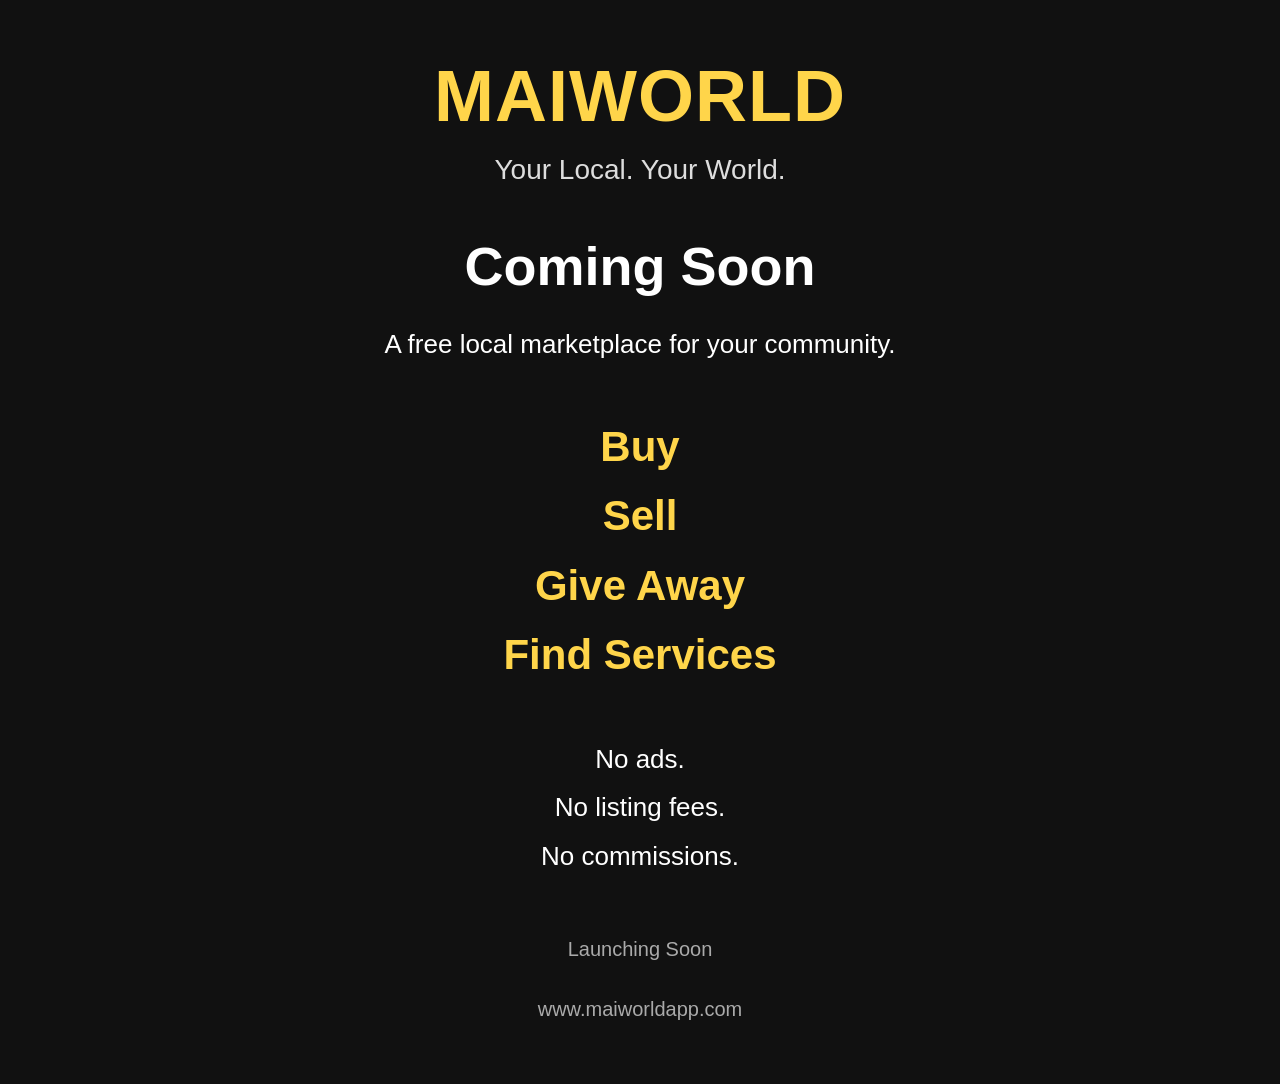
==== index.html @ 38dfcb71 "Update index.html" ====
<!DOCTYPE html>
<html lang="en">
<head>
  <meta charset="UTF-8">

  <meta
    name="viewport"
    content="width=device-width, initial-scale=1, viewport-fit=cover"
  >

  <meta
    name="description"
    content="MAIWORLD is a free local marketplace for buying, selling, giving away items and finding services."
  >

  <title>MAIWORLD - Your Local. Your World.</title>

  <style>
    * {
      margin: 0;
      padding: 0;
      box-sizing: border-box;
    }

    html {
      background: #111111;
    }

    body {
      min-height: 100vh;
      min-height: 100dvh;
      font-family: Arial, Helvetica, sans-serif;
      background: #111111;
      color: #ffffff;
      text-align: center;
    }

    main {
      width: 100%;
      min-height: 100vh;
      min-height: 100dvh;
      display: flex;
      justify-content: center;
      padding:
        max(36px, env(safe-area-inset-top))
        20px
        max(36px, env(safe-area-inset-bottom));
    }

    .container {
      width: 100%;
      max-width: 700px;
      margin: auto 0;
    }

    h1 {
      color: #ffd54a;
      font-size: clamp(46px, 12vw, 72px);
      line-height: 1;
      letter-spacing: 1px;
      overflow-wrap: anywhere;
      margin-bottom: 18px;
    }

    .tagline {
      color: #dddddd;
      font-size: clamp(20px, 5vw, 28px);
      line-height: 1.4;
      margin-bottom: 46px;
    }

    h2 {
      font-size: clamp(38px, 9vw, 54px);
      line-height: 1.15;
      margin-bottom: 26px;
    }

    p {
      font-size: clamp(20px, 5vw, 26px);
      line-height: 1.65;
    }

    .features {
      color: #ffd54a;
      font-size: clamp(30px, 7vw, 42px);
      font-weight: bold;
      line-height: 1.65;
      margin: 46px 0;
    }

    .benefits {
      line-height: 1.85;
    }

    .footer {
      color: #aaaaaa;
      font-size: clamp(16px, 4vw, 20px);
      line-height: 1.5;
      margin-top: 54px;
    }

    .website-address {
      overflow-wrap: anywhere;
    }

    @media (max-width: 420px) {
      main {
        padding-left: 16px;
        padding-right: 16px;
      }

      .tagline {
        margin-bottom: 38px;
      }

      .features {
        margin: 38px 0;
      }

      .footer {
        margin-top: 44px;
      }
    }

    @media (min-width: 768px) {
      main {
        padding-top: 60px;
        padding-bottom: 60px;
      }
    }
  </style>
</head>

<body>
  <main>
    <div class="container">

      <h1>MAIWORLD</h1>

      <div class="tagline">
        Your Local. Your World.
      </div>

      <h2>Coming Soon</h2>

      <p>
        A free local marketplace for your community.
      </p>

      <div class="features">
        Buy<br>
        Sell<br>
        Give Away<br>
        Find Services
      </div>

      <p class="benefits">
        No ads.<br>
        No listing fees.<br>
        No commissions.
      </p>

      <div class="footer">
        Launching Soon<br><br>

        <span class="website-address">
          www.maiworldapp.com
        </span>
      </div>

    </div>
  </main>
</body>
</html>
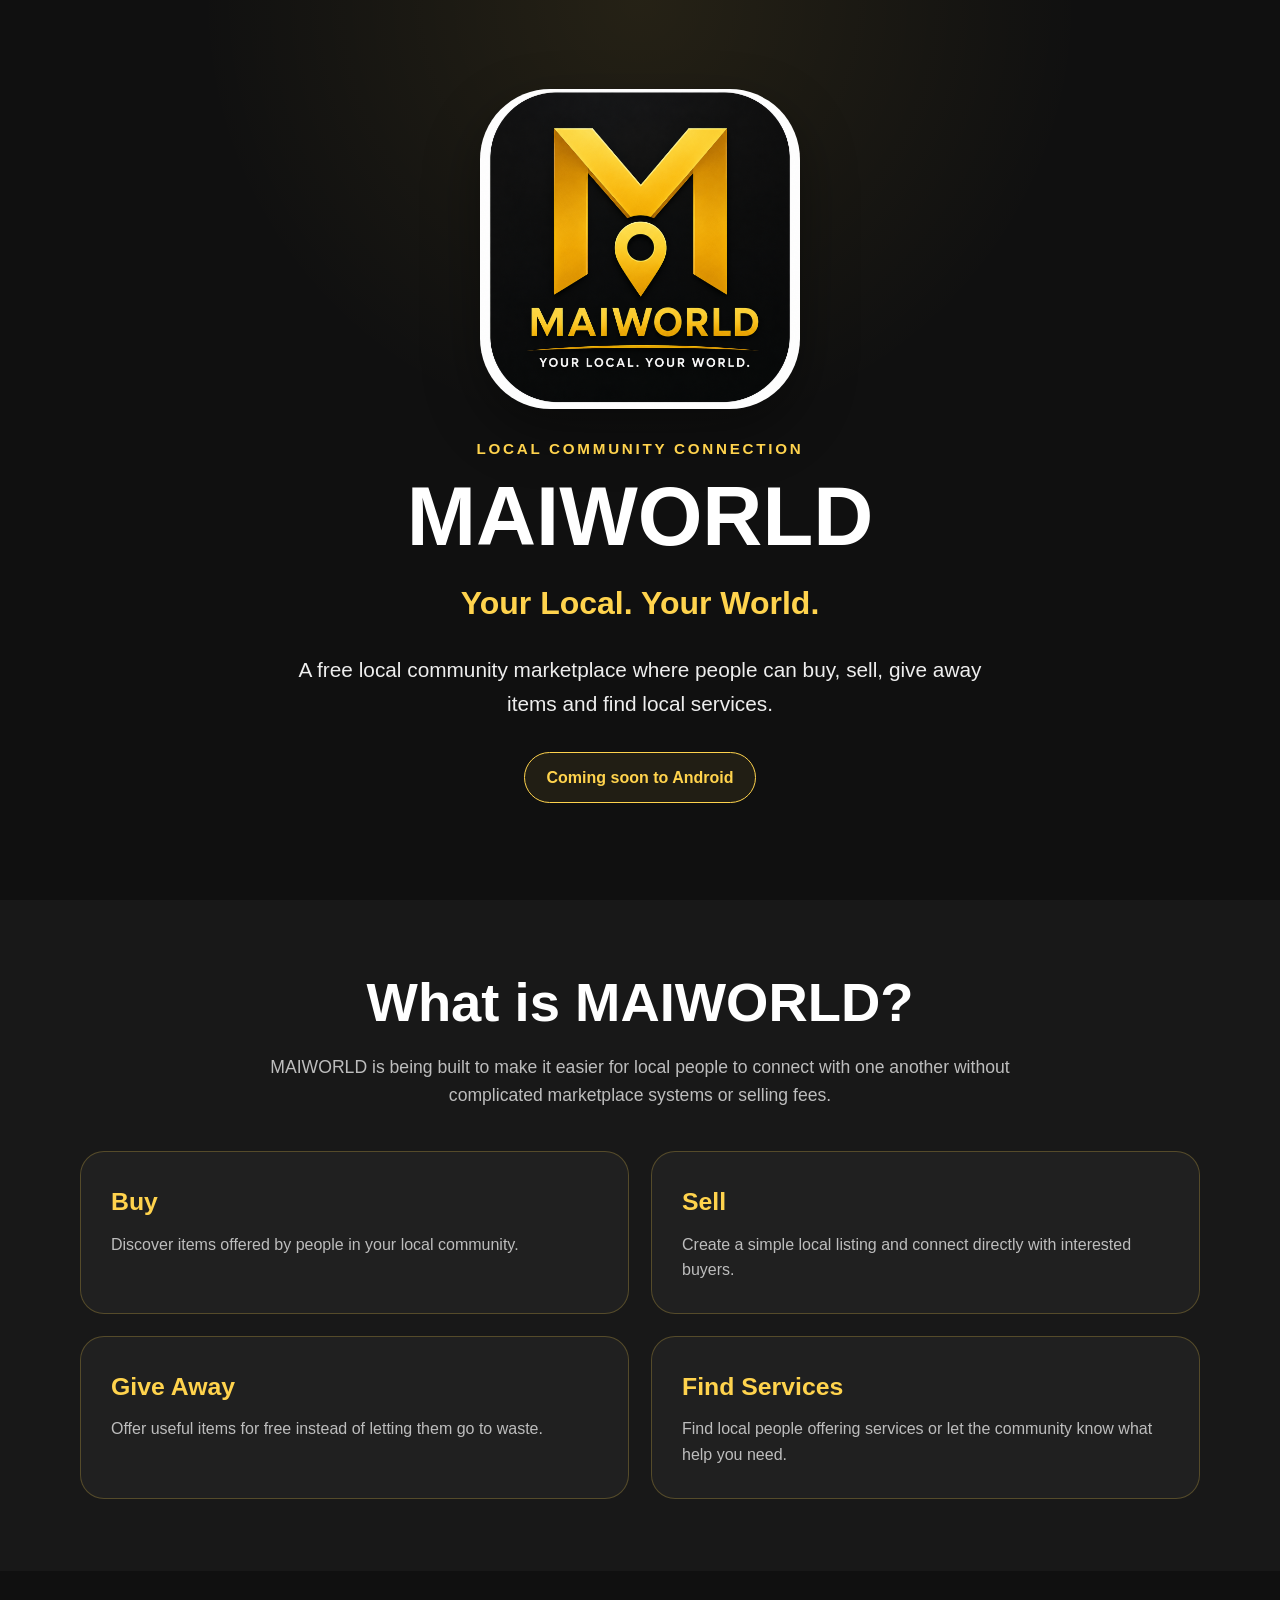
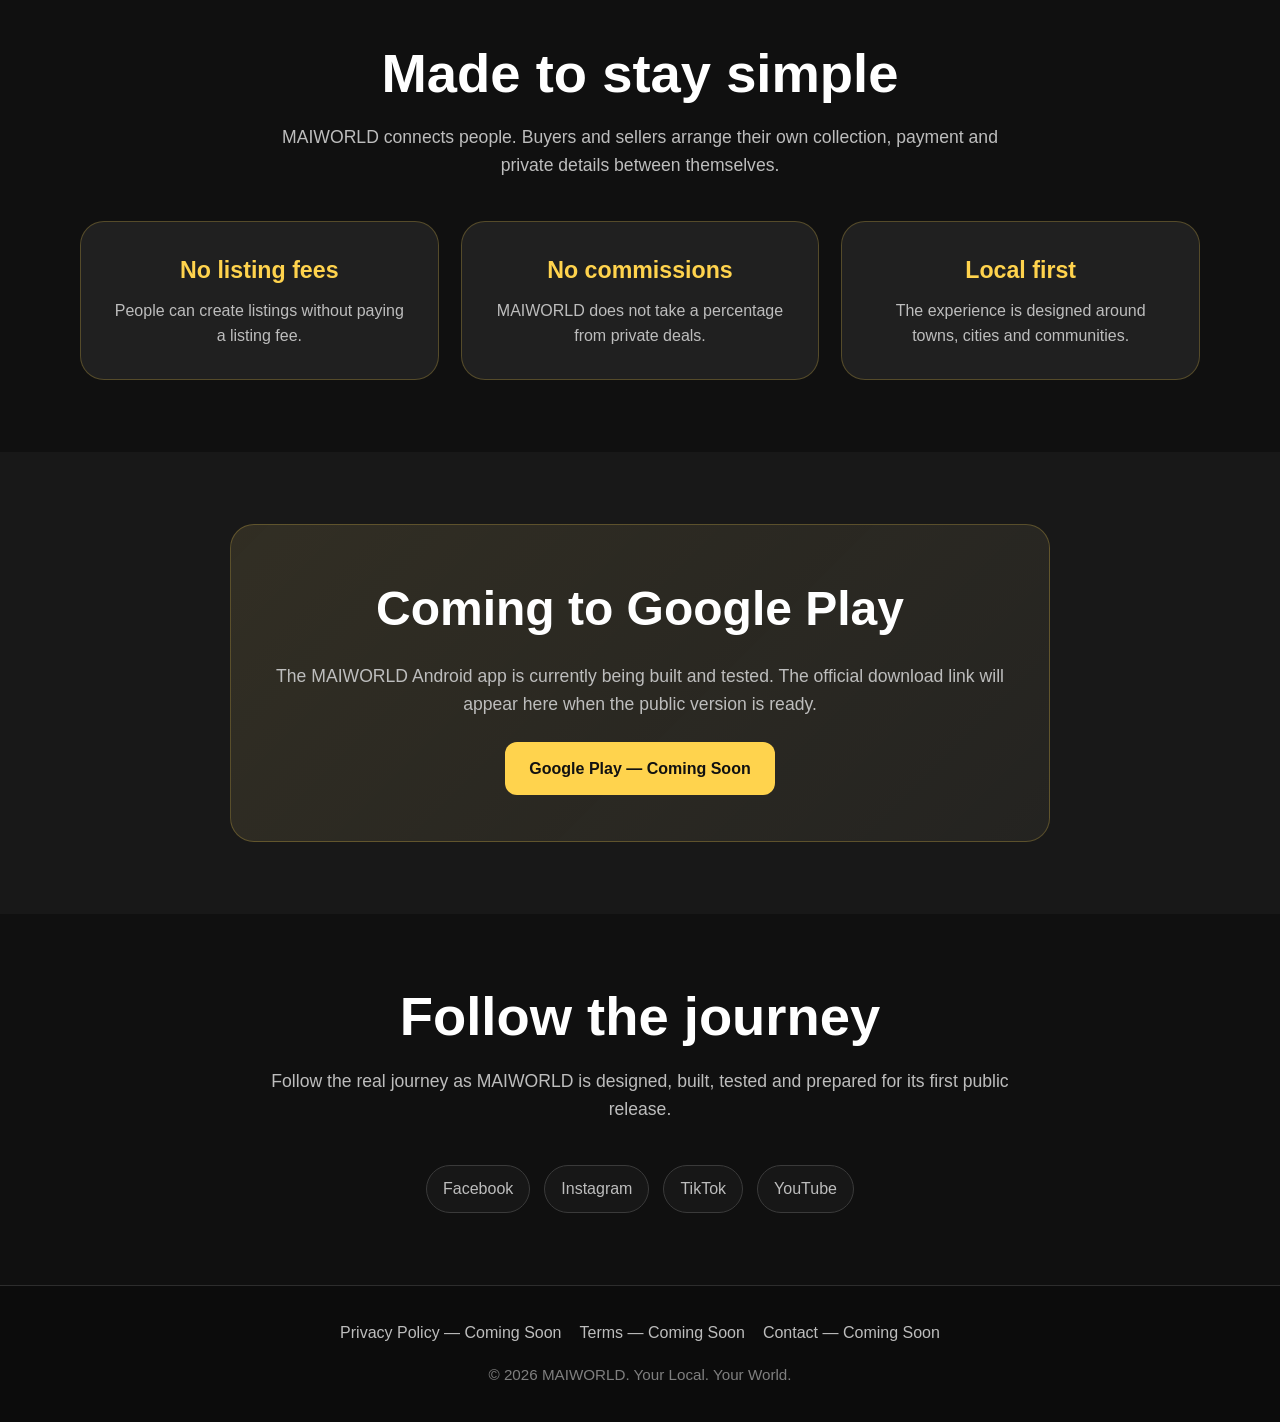
==== commit 3a6bdb6b: "Update index.html" ====
--- a/index.html
+++ b/index.html
@@ -10,12 +10,26 @@
 
   <meta
     name="description"
-    content="MAIWORLD is a free local marketplace for buying, selling, giving away items and finding services."
+    content="MAIWORLD is a free local community marketplace where people can buy, sell, give away items and find local services."
   >
 
-  <title>MAIWORLD - Your Local. Your World.</title>
+  <title>MAIWORLD | Your Local. Your World.</title>
 
   <style>
+    :root {
+      --background: #101010;
+      --background-soft: #181818;
+      --card: #202020;
+      --gold: #ffd34d;
+      --gold-dark: #dca900;
+      --white: #ffffff;
+      --text: #eeeeee;
+      --muted: #bdbdbd;
+      --border: rgba(255, 211, 77, 0.24);
+      --max-width: 1120px;
+      --radius: 24px;
+    }
+
     * {
       margin: 0;
       padding: 0;
@@ -23,152 +37,469 @@
     }
 
     html {
-      background: #111111;
+      scroll-behavior: smooth;
+      background: var(--background);
     }
 
     body {
       min-height: 100vh;
       min-height: 100dvh;
       font-family: Arial, Helvetica, sans-serif;
-      background: #111111;
-      color: #ffffff;
-      text-align: center;
-    }
-
-    main {
+      background: var(--background);
+      color: var(--text);
+      line-height: 1.6;
+    }
+
+    img {
+      display: block;
+      max-width: 100%;
+    }
+
+    a {
+      color: inherit;
+    }
+
+    .page-shell {
       width: 100%;
+      overflow: hidden;
+    }
+
+    .section {
+      padding: 72px 20px;
+    }
+
+    .section-inner {
+      width: 100%;
+      max-width: var(--max-width);
+      margin: 0 auto;
+    }
+
+    .hero {
       min-height: 100vh;
       min-height: 100dvh;
       display: flex;
+      align-items: center;
       justify-content: center;
       padding:
-        max(36px, env(safe-area-inset-top))
+        max(40px, env(safe-area-inset-top))
         20px
-        max(36px, env(safe-area-inset-bottom));
-    }
-
-    .container {
+        max(48px, env(safe-area-inset-bottom));
+      text-align: center;
+      background:
+        radial-gradient(
+          circle at top,
+          rgba(255, 211, 77, 0.09),
+          transparent 40%
+        ),
+        var(--background);
+    }
+
+    .hero-inner {
       width: 100%;
-      max-width: 700px;
-      margin: auto 0;
+      max-width: 820px;
+      margin: 0 auto;
+    }
+
+    .logo {
+      width: min(320px, 78vw);
+      margin: 0 auto 28px;
+      border-radius: 22%;
+      box-shadow: 0 22px 55px rgba(0, 0, 0, 0.4);
+    }
+
+    .eyebrow {
+      color: var(--gold);
+      font-size: 0.95rem;
+      font-weight: 700;
+      letter-spacing: 0.18em;
+      text-transform: uppercase;
+      margin-bottom: 12px;
     }
 
     h1 {
-      color: #ffd54a;
-      font-size: clamp(46px, 12vw, 72px);
-      line-height: 1;
-      letter-spacing: 1px;
-      overflow-wrap: anywhere;
+      font-size: clamp(2.6rem, 8vw, 5.2rem);
+      line-height: 1.05;
+      color: var(--white);
       margin-bottom: 18px;
     }
 
     .tagline {
-      color: #dddddd;
-      font-size: clamp(20px, 5vw, 28px);
-      line-height: 1.4;
-      margin-bottom: 46px;
-    }
-
-    h2 {
-      font-size: clamp(38px, 9vw, 54px);
+      color: var(--gold);
+      font-size: clamp(1.35rem, 4.5vw, 2rem);
+      font-weight: 700;
+      margin-bottom: 24px;
+    }
+
+    .hero-description {
+      max-width: 720px;
+      margin: 0 auto 32px;
+      color: var(--text);
+      font-size: clamp(1.05rem, 3vw, 1.3rem);
+    }
+
+    .status-badge {
+      display: inline-block;
+      padding: 12px 22px;
+      border: 1px solid var(--gold);
+      border-radius: 999px;
+      color: var(--gold);
+      font-weight: 700;
+      background: rgba(255, 211, 77, 0.07);
+    }
+
+    .section-title {
+      color: var(--white);
+      font-size: clamp(2rem, 6vw, 3.4rem);
       line-height: 1.15;
-      margin-bottom: 26px;
-    }
-
-    p {
-      font-size: clamp(20px, 5vw, 26px);
-      line-height: 1.65;
-    }
-
-    .features {
-      color: #ffd54a;
-      font-size: clamp(30px, 7vw, 42px);
-      font-weight: bold;
-      line-height: 1.65;
-      margin: 46px 0;
-    }
-
-    .benefits {
-      line-height: 1.85;
-    }
-
-    .footer {
-      color: #aaaaaa;
-      font-size: clamp(16px, 4vw, 20px);
-      line-height: 1.5;
-      margin-top: 54px;
-    }
-
-    .website-address {
-      overflow-wrap: anywhere;
+      text-align: center;
+      margin-bottom: 18px;
+    }
+
+    .section-intro {
+      max-width: 760px;
+      margin: 0 auto 42px;
+      color: var(--muted);
+      text-align: center;
+      font-size: 1.1rem;
+    }
+
+    .soft-section {
+      background: var(--background-soft);
+    }
+
+    .feature-grid,
+    .reason-grid {
+      display: grid;
+      grid-template-columns: repeat(2, minmax(0, 1fr));
+      gap: 22px;
+    }
+
+    .card {
+      padding: 30px;
+      border: 1px solid var(--border);
+      border-radius: var(--radius);
+      background: var(--card);
+    }
+
+    .card h3 {
+      color: var(--gold);
+      font-size: 1.55rem;
+      margin-bottom: 10px;
+    }
+
+    .card p {
+      color: var(--muted);
+    }
+
+    .reason-grid {
+      grid-template-columns: repeat(3, minmax(0, 1fr));
+    }
+
+    .reason-card {
+      text-align: center;
+    }
+
+    .reason-card strong {
+      display: block;
+      color: var(--gold);
+      font-size: 1.45rem;
+      margin-bottom: 8px;
+    }
+
+    .download-panel {
+      max-width: 820px;
+      margin: 0 auto;
+      padding: 46px 30px;
+      border: 1px solid var(--border);
+      border-radius: var(--radius);
+      background:
+        linear-gradient(
+          135deg,
+          rgba(255, 211, 77, 0.08),
+          rgba(255, 211, 77, 0.02)
+        ),
+        var(--card);
+      text-align: center;
+    }
+
+    .download-panel h2 {
+      color: var(--white);
+      font-size: clamp(2rem, 6vw, 3rem);
+      margin-bottom: 14px;
+    }
+
+    .download-panel p {
+      color: var(--muted);
+      font-size: 1.1rem;
+      margin-bottom: 24px;
+    }
+
+    .store-placeholder {
+      display: inline-block;
+      padding: 14px 24px;
+      border-radius: 12px;
+      background: var(--gold);
+      color: #111111;
+      font-weight: 800;
+      text-decoration: none;
+    }
+
+    .journey-links {
+      display: flex;
+      justify-content: center;
+      flex-wrap: wrap;
+      gap: 14px;
+      margin-top: 28px;
+    }
+
+    .journey-links span {
+      padding: 10px 16px;
+      border: 1px solid #3a3a3a;
+      border-radius: 999px;
+      color: var(--muted);
+      background: #171717;
+    }
+
+    footer {
+      padding:
+        34px
+        20px
+        max(34px, env(safe-area-inset-bottom));
+      border-top: 1px solid #2d2d2d;
+      text-align: center;
+      background: #0c0c0c;
+    }
+
+    .footer-inner {
+      width: 100%;
+      max-width: var(--max-width);
+      margin: 0 auto;
+    }
+
+    .footer-links {
+      display: flex;
+      justify-content: center;
+      flex-wrap: wrap;
+      gap: 18px;
+      margin-bottom: 18px;
+    }
+
+    .footer-links span {
+      color: var(--muted);
+    }
+
+    .copyright {
+      color: #7f7f7f;
+      font-size: 0.95rem;
+    }
+
+    @media (max-width: 780px) {
+      .section {
+        padding: 58px 18px;
+      }
+
+      .feature-grid,
+      .reason-grid {
+        grid-template-columns: 1fr;
+      }
+
+      .card {
+        padding: 24px;
+      }
+
+      .logo {
+        width: min(270px, 76vw);
+      }
     }
 
     @media (max-width: 420px) {
-      main {
+      .hero {
         padding-left: 16px;
         padding-right: 16px;
       }
 
-      .tagline {
-        margin-bottom: 38px;
-      }
-
-      .features {
-        margin: 38px 0;
-      }
-
-      .footer {
-        margin-top: 44px;
-      }
-    }
-
-    @media (min-width: 768px) {
-      main {
-        padding-top: 60px;
-        padding-bottom: 60px;
+      .section {
+        padding-left: 16px;
+        padding-right: 16px;
+      }
+
+      .download-panel {
+        padding: 36px 20px;
       }
     }
   </style>
 </head>
 
 <body>
-  <main>
-    <div class="container">
-
-      <h1>MAIWORLD</h1>
-
-      <div class="tagline">
-        Your Local. Your World.
+  <div class="page-shell">
+
+    <header class="hero">
+      <div class="hero-inner">
+
+        <img
+          class="logo"
+          src="maiworld-logo.png"
+          alt="MAIWORLD logo"
+        >
+
+        <p class="eyebrow">Local community connection</p>
+
+        <h1>MAIWORLD</h1>
+
+        <p class="tagline">Your Local. Your World.</p>
+
+        <p class="hero-description">
+          A free local community marketplace where people can buy,
+          sell, give away items and find local services.
+        </p>
+
+        <div class="status-badge">
+          Coming soon to Android
+        </div>
+
       </div>
-
-      <h2>Coming Soon</h2>
-
-      <p>
-        A free local marketplace for your community.
-      </p>
-
-      <div class="features">
-        Buy<br>
-        Sell<br>
-        Give Away<br>
-        Find Services
+    </header>
+
+    <main>
+
+      <section class="section soft-section">
+        <div class="section-inner">
+
+          <h2 class="section-title">What is MAIWORLD?</h2>
+
+          <p class="section-intro">
+            MAIWORLD is being built to make it easier for local people
+            to connect with one another without complicated marketplace
+            systems or selling fees.
+          </p>
+
+          <div class="feature-grid">
+
+            <article class="card">
+              <h3>Buy</h3>
+              <p>
+                Discover items offered by people in your local community.
+              </p>
+            </article>
+
+            <article class="card">
+              <h3>Sell</h3>
+              <p>
+                Create a simple local listing and connect directly with
+                interested buyers.
+              </p>
+            </article>
+
+            <article class="card">
+              <h3>Give Away</h3>
+              <p>
+                Offer useful items for free instead of letting them go
+                to waste.
+              </p>
+            </article>
+
+            <article class="card">
+              <h3>Find Services</h3>
+              <p>
+                Find local people offering services or let the community
+                know what help you need.
+              </p>
+            </article>
+
+          </div>
+        </div>
+      </section>
+
+      <section class="section">
+        <div class="section-inner">
+
+          <h2 class="section-title">Made to stay simple</h2>
+
+          <p class="section-intro">
+            MAIWORLD connects people. Buyers and sellers arrange their
+            own collection, payment and private details between themselves.
+          </p>
+
+          <div class="reason-grid">
+
+            <article class="card reason-card">
+              <strong>No listing fees</strong>
+              <p>People can create listings without paying a listing fee.</p>
+            </article>
+
+            <article class="card reason-card">
+              <strong>No commissions</strong>
+              <p>MAIWORLD does not take a percentage from private deals.</p>
+            </article>
+
+            <article class="card reason-card">
+              <strong>Local first</strong>
+              <p>The experience is designed around towns, cities and communities.</p>
+            </article>
+
+          </div>
+        </div>
+      </section>
+
+      <section class="section soft-section">
+        <div class="section-inner">
+
+          <div class="download-panel">
+
+            <h2>Coming to Google Play</h2>
+
+            <p>
+              The MAIWORLD Android app is currently being built and tested.
+              The official download link will appear here when the public
+              version is ready.
+            </p>
+
+            <span class="store-placeholder">
+              Google Play — Coming Soon
+            </span>
+
+          </div>
+        </div>
+      </section>
+
+      <section class="section">
+        <div class="section-inner">
+
+          <h2 class="section-title">Follow the journey</h2>
+
+          <p class="section-intro">
+            Follow the real journey as MAIWORLD is designed, built,
+            tested and prepared for its first public release.
+          </p>
+
+          <div class="journey-links">
+            <span>Facebook</span>
+            <span>Instagram</span>
+            <span>TikTok</span>
+            <span>YouTube</span>
+          </div>
+
+        </div>
+      </section>
+
+    </main>
+
+    <footer>
+      <div class="footer-inner">
+
+        <div class="footer-links">
+          <span>Privacy Policy — Coming Soon</span>
+          <span>Terms — Coming Soon</span>
+          <span>Contact — Coming Soon</span>
+        </div>
+
+        <p class="copyright">
+          © 2026 MAIWORLD. Your Local. Your World.
+        </p>
+
       </div>
-
-      <p class="benefits">
-        No ads.<br>
-        No listing fees.<br>
-        No commissions.
-      </p>
-
-      <div class="footer">
-        Launching Soon<br><br>
-
-        <span class="website-address">
-          www.maiworldapp.com
-        </span>
-      </div>
-
-    </div>
-  </main>
+    </footer>
+
+  </div>
 </body>
 </html>
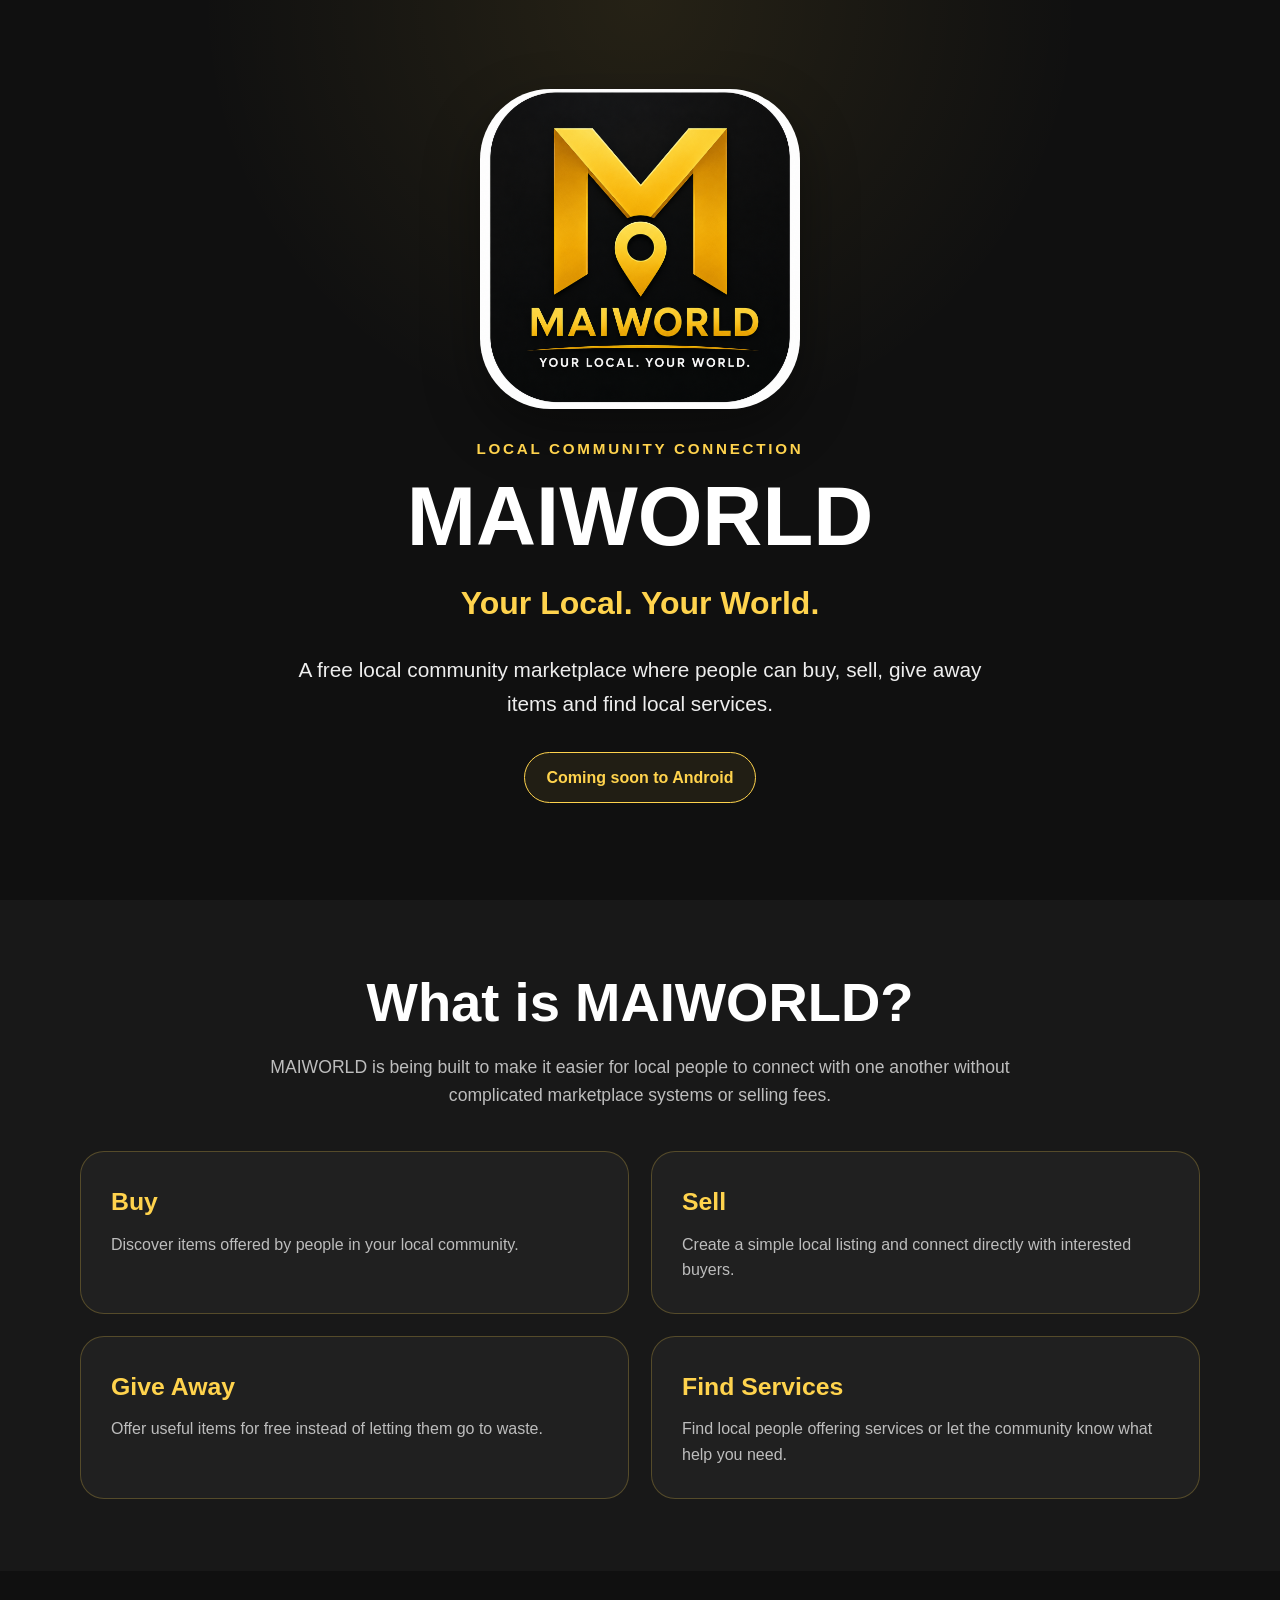
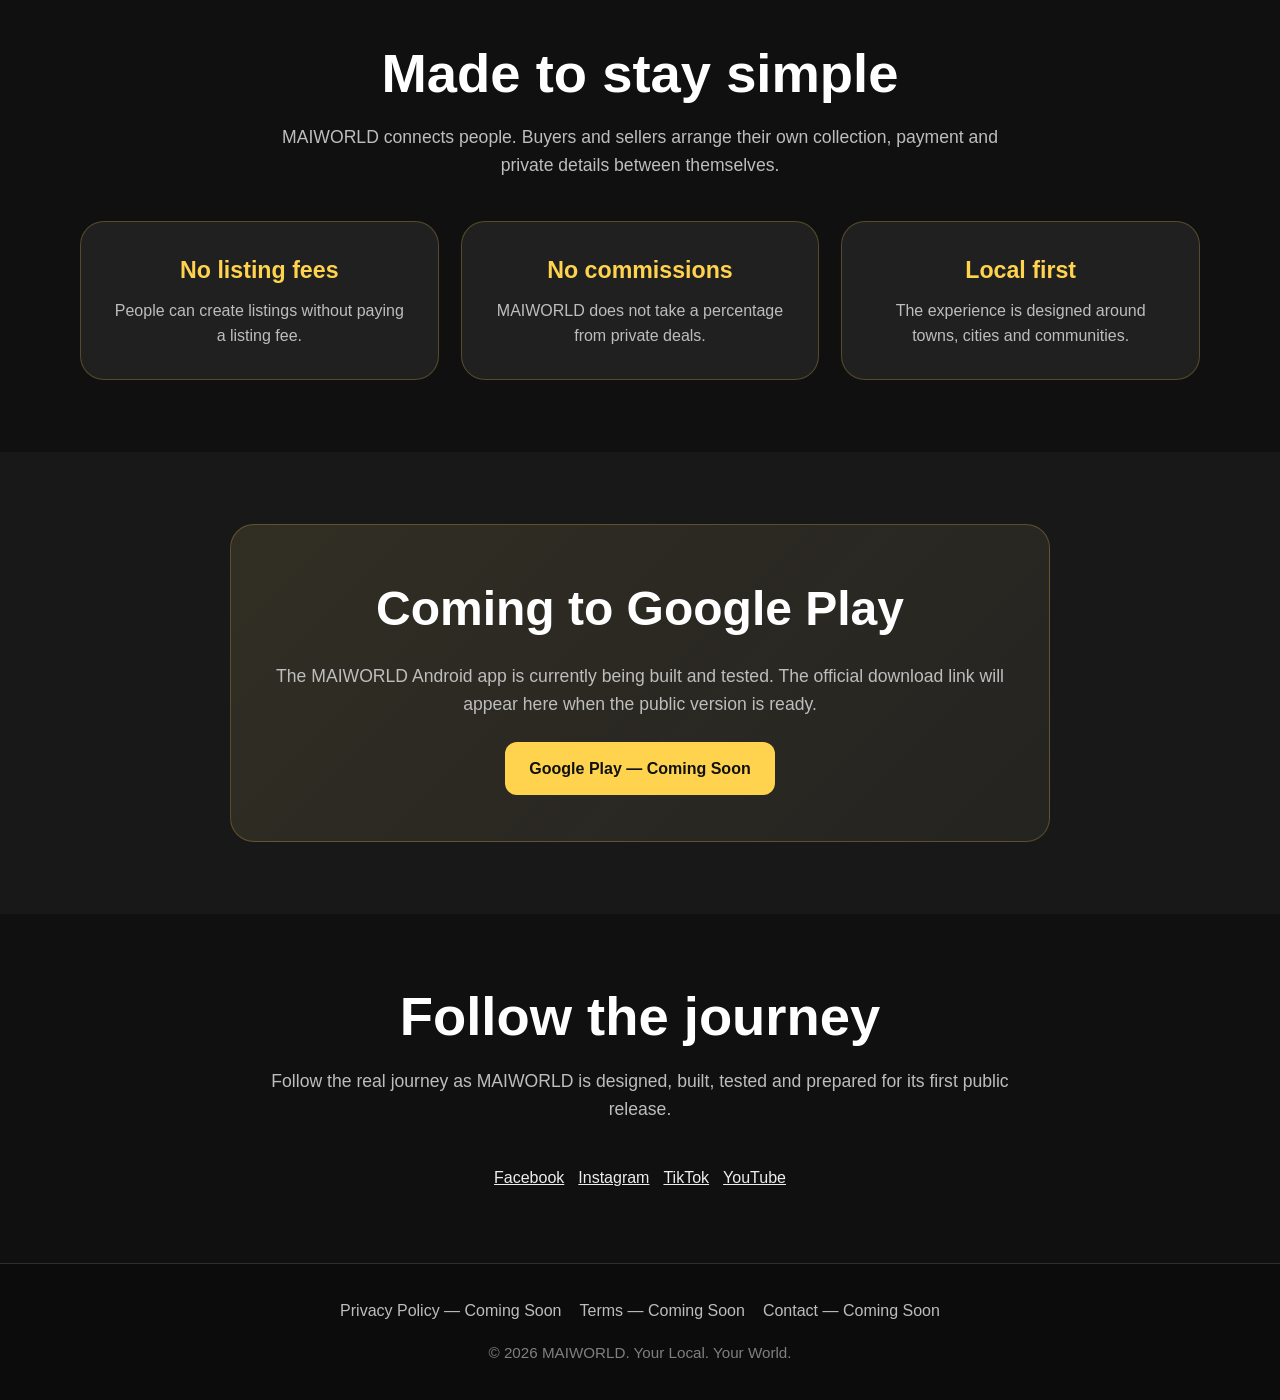
==== commit 4b3e17d7: "Update index.html" ====
--- a/index.html
+++ b/index.html
@@ -473,11 +473,11 @@
           </p>
 
           <div class="journey-links">
-            <span>Facebook</span>
-            <span>Instagram</span>
-            <span>TikTok</span>
-            <span>YouTube</span>
-          </div>
+          <a href="https://www.facebook.com/maiworldapp" target="_blank" rel="noopener noreferrer">Facebook</a>
+          <a href="https://www.instagram.com/maiworldapp/" target="_blank" rel="noopener noreferrer">Instagram</a>
+          <a href="https://www.tiktok.com/@maiworldapp" target="_blank" rel="noopener noreferrer">TikTok</a>
+          <a href="https://www.youtube.com/@maiworldapp" target="_blank" rel="noopener noreferrer">YouTube</a>
+        </div>
 
         </div>
       </section>
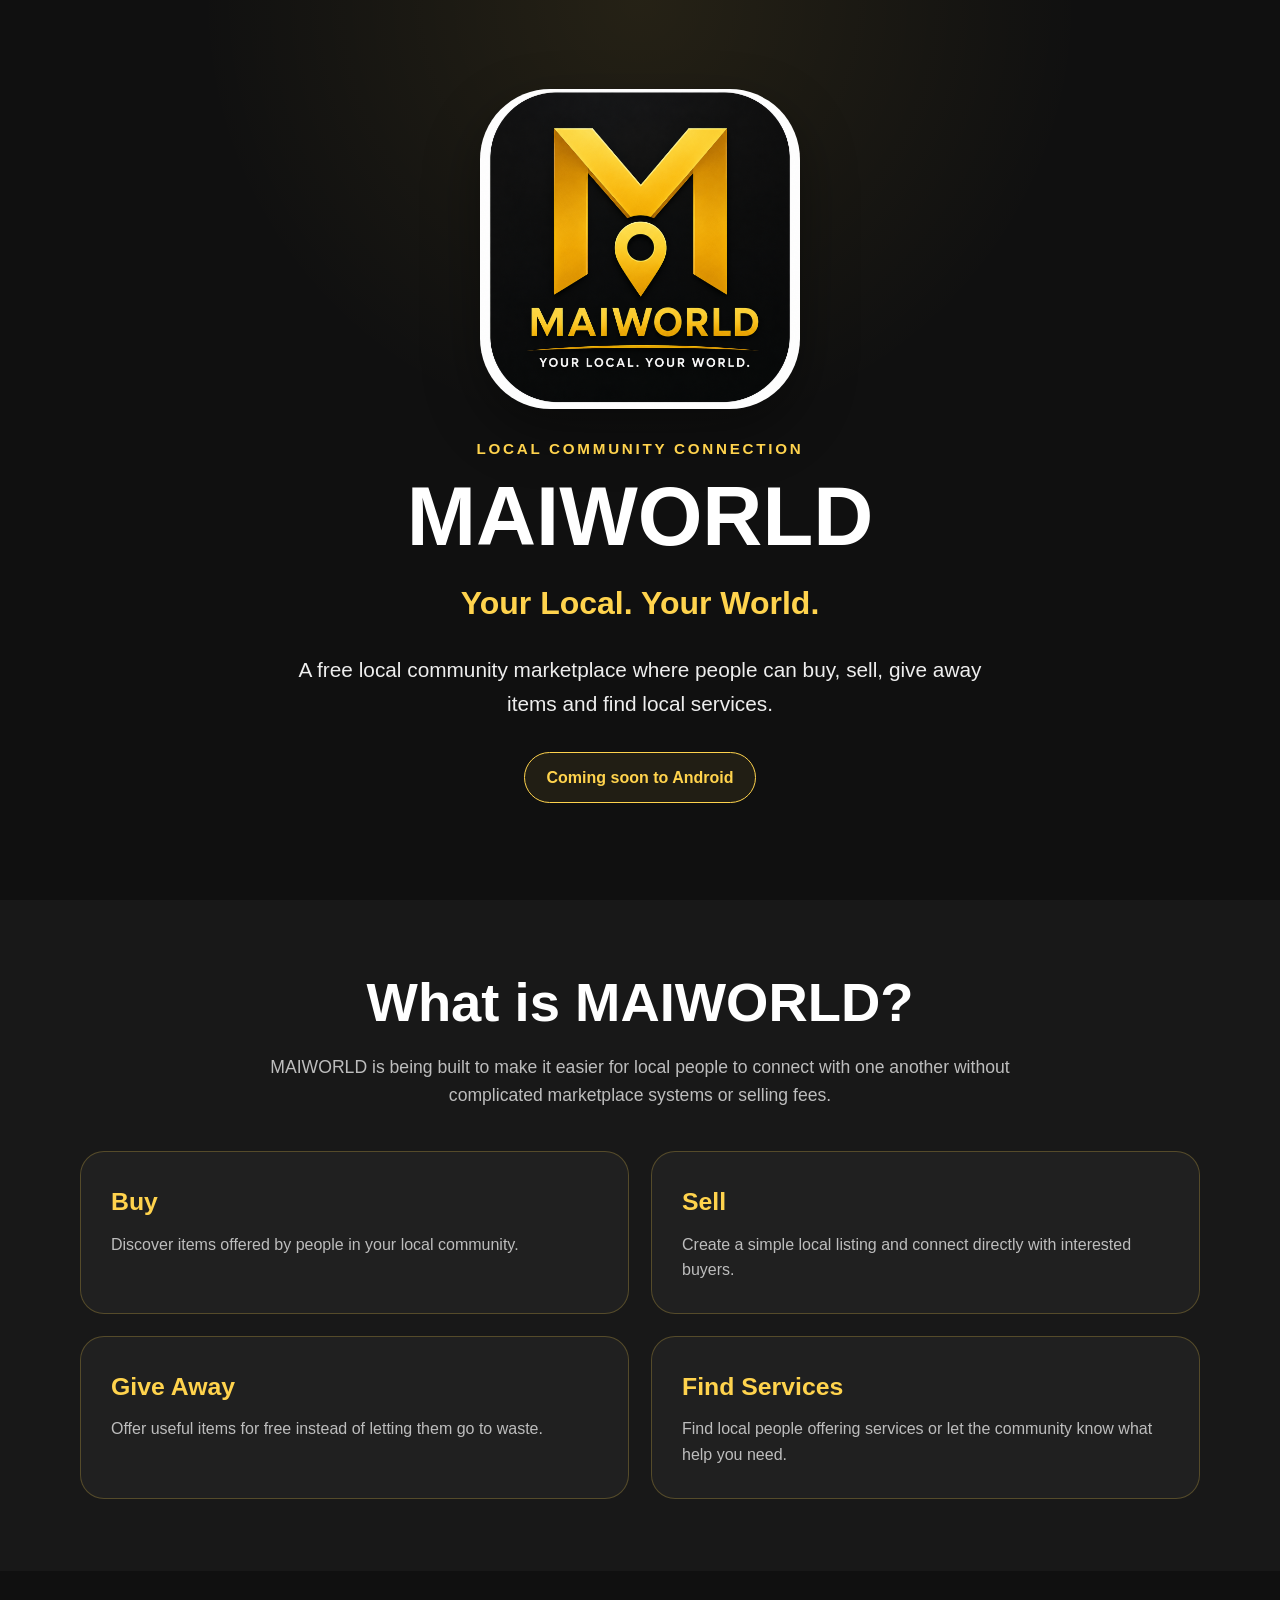
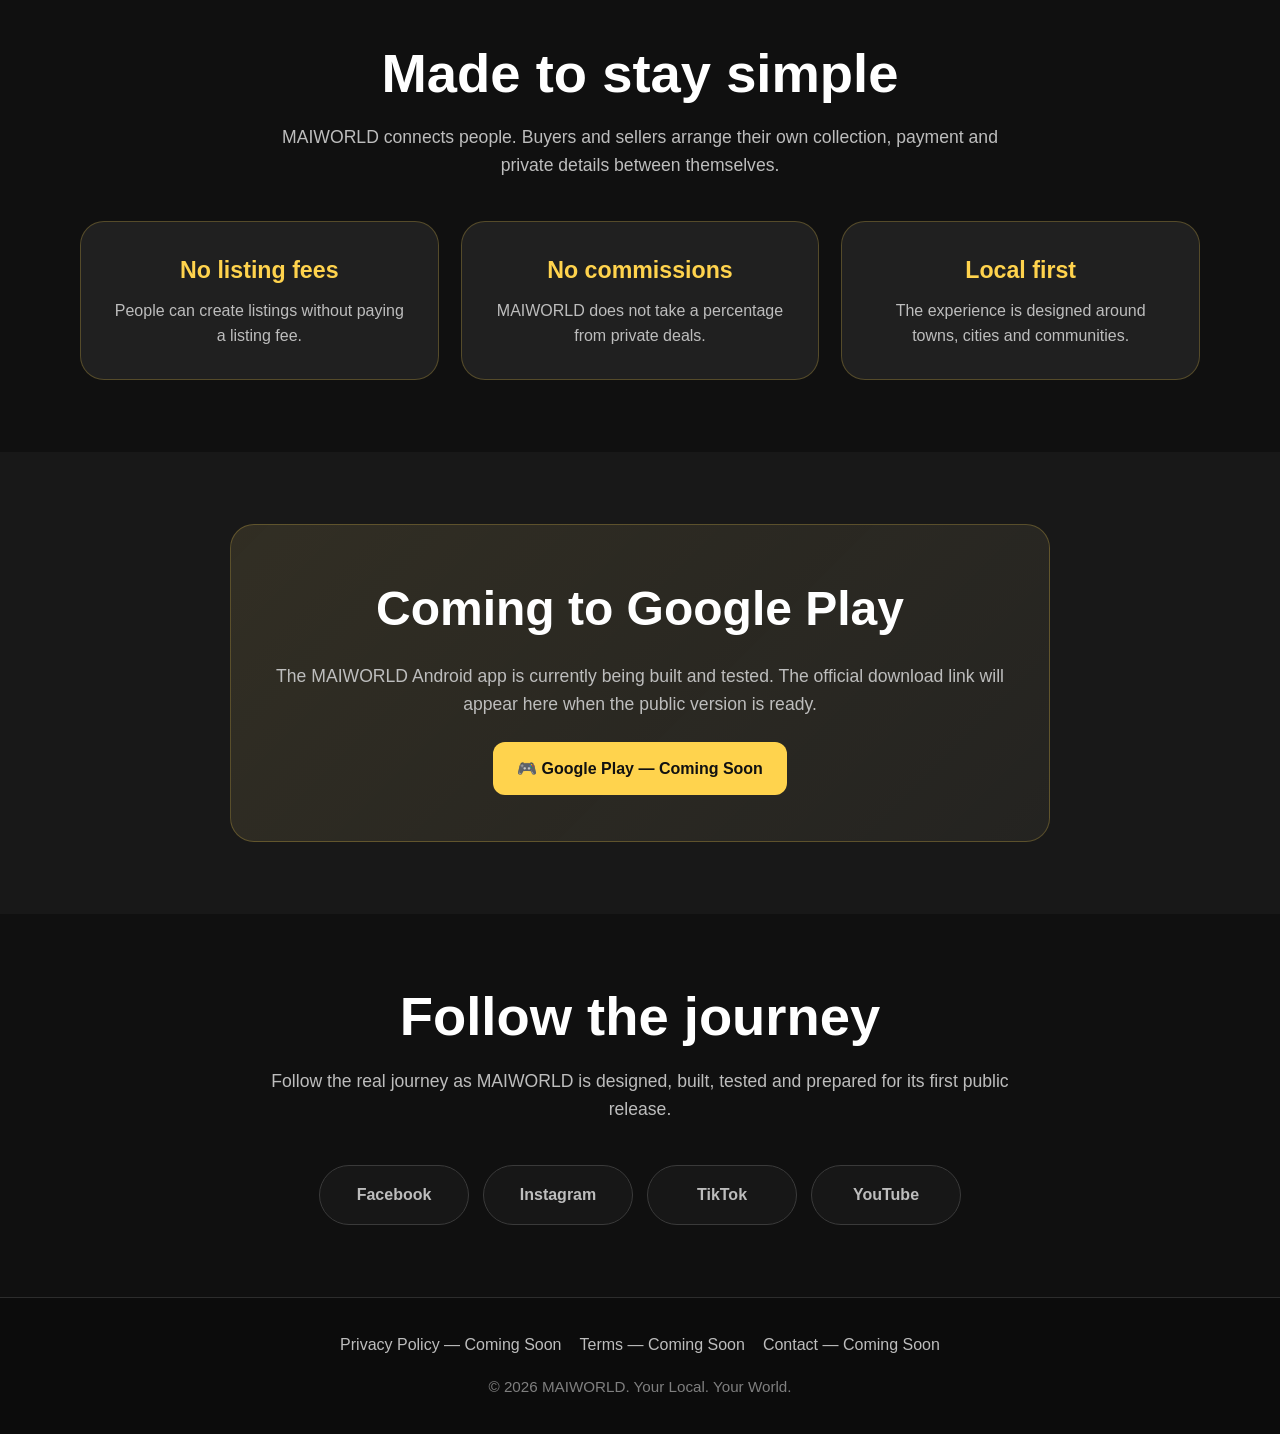
==== commit 56c1a3a8: "Update index.html" ====
--- a/index.html
+++ b/index.html
@@ -252,15 +252,29 @@
       margin-top: 28px;
     }
 
-    .journey-links span {
-      padding: 10px 16px;
+    .journey-links a {
+      display:inline-flex;
+      align-items:center;
+      justify-content:center;
+      min-width:150px;
+      padding:16px 24px;
       border: 1px solid #3a3a3a;
       border-radius: 999px;
       color: var(--muted);
-      background: #171717;
-    }
-
-    footer {
+      background:#171717;
+      text-decoration:none;
+      font-weight:700;
+      transition:all .2s ease;
+    }
+
+    
+    .journey-links a:hover {
+      color: var(--gold);
+      border-color: var(--gold);
+      transform: translateY(-2px);
+    }
+
+footer {
       padding:
         34px
         20px
@@ -328,7 +342,7 @@
       }
     }
   </style>
-</head>
+
 
 <body>
   <div class="page-shell">
@@ -454,9 +468,7 @@
               version is ready.
             </p>
 
-            <span class="store-placeholder">
-              Google Play — Coming Soon
-            </span>
+            <a class="store-placeholder" href="#" onclick="return false;">🎮 Google Play — Coming Soon</a>
 
           </div>
         </div>
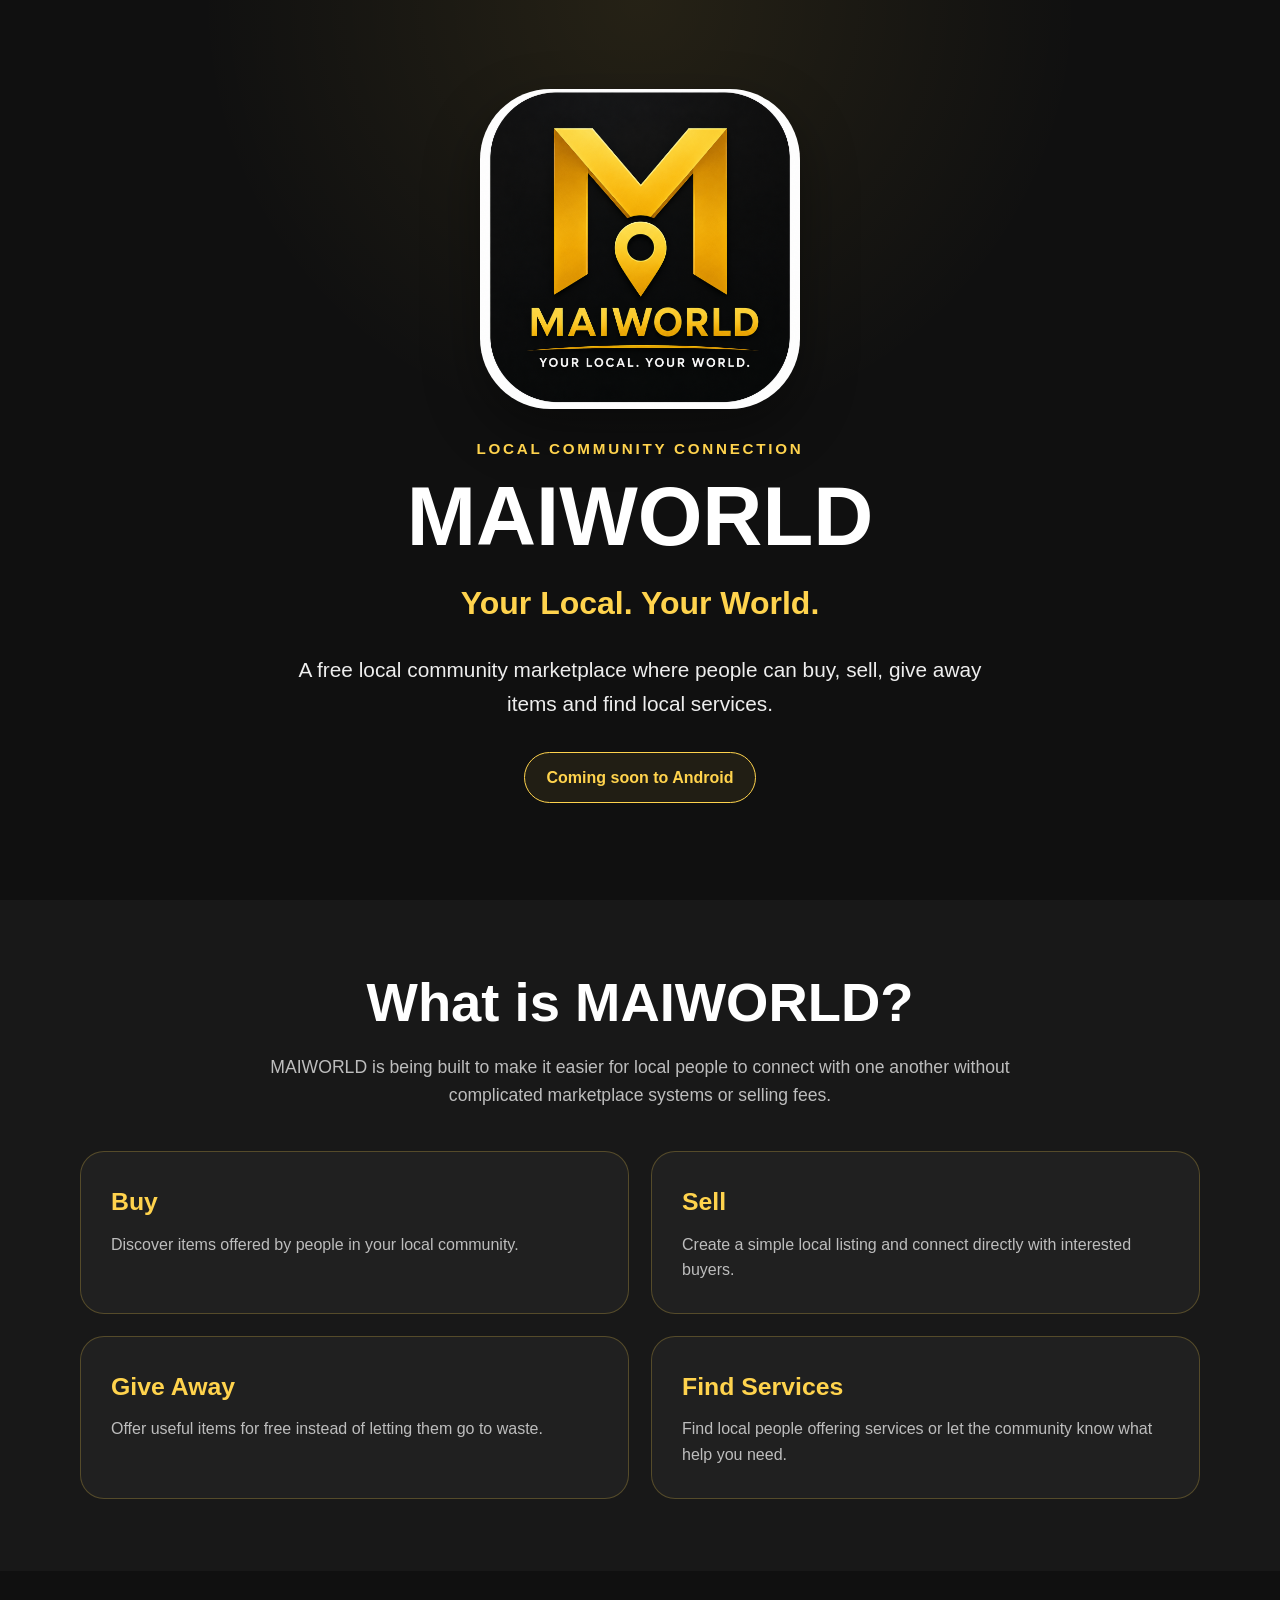
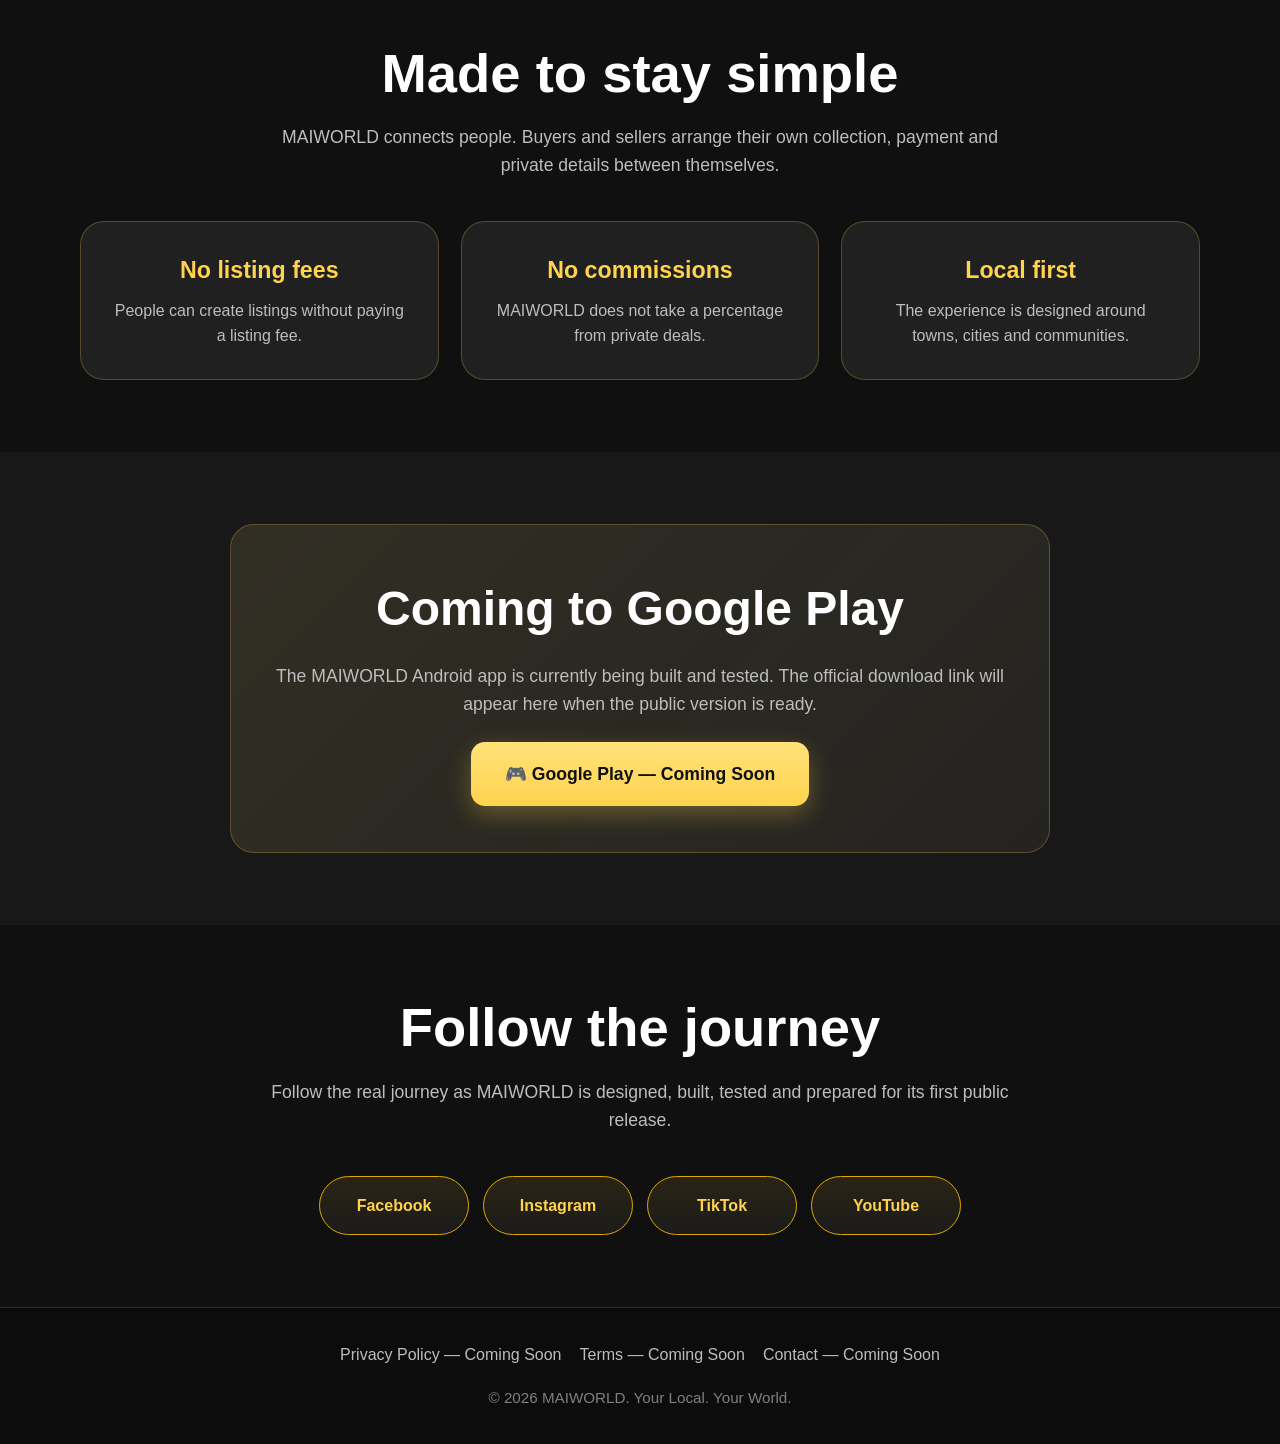
==== commit 424ad435: "Update index.html" ====
--- a/index.html
+++ b/index.html
@@ -1,21 +1,12 @@
 <!DOCTYPE html>
+
 <html lang="en">
 <head>
-  <meta charset="UTF-8">
-
-  <meta
-    name="viewport"
-    content="width=device-width, initial-scale=1, viewport-fit=cover"
-  >
-
-  <meta
-    name="description"
-    content="MAIWORLD is a free local community marketplace where people can buy, sell, give away items and find local services."
-  >
-
-  <title>MAIWORLD | Your Local. Your World.</title>
-
-  <style>
+<meta charset="utf-8"/>
+<meta content="width=device-width, initial-scale=1, viewport-fit=cover" name="viewport"/>
+<meta content="MAIWORLD is a free local community marketplace where people can buy, sell, give away items and find local services." name="description"/>
+<title>MAIWORLD | Your Local. Your World.</title>
+<style>
     :root {
       --background: #101010;
       --background-soft: #181818;
@@ -341,177 +332,155 @@
         padding: 36px 20px;
       }
     }
-  </style>
-
-
+  
+
+.journey-links a{
+background:linear-gradient(180deg,#2a2414,#1b1b1b);
+border:1px solid #dca900;
+color:#ffd34d;
+box-shadow:0 0 0 rgba(255,211,77,0);
+}
+.journey-links a:hover{
+background:#ffd34d;
+color:#111;
+box-shadow:0 0 18px rgba(255,211,77,.45);
+transform:translateY(-4px) scale(1.03);
+}
+.store-placeholder{
+display:inline-flex!important;
+align-items:center;
+justify-content:center;
+padding:18px 34px!important;
+font-size:1.1rem;
+font-weight:800;
+background:linear-gradient(180deg,#ffe27a,#ffd34d);
+color:#111!important;
+border-radius:14px!important;
+box-shadow:0 8px 24px rgba(255,211,77,.3);
+text-decoration:none;
+}
+</style>
 <body>
-  <div class="page-shell">
-
-    <header class="hero">
-      <div class="hero-inner">
-
-        <img
-          class="logo"
-          src="maiworld-logo.png"
-          alt="MAIWORLD logo"
-        >
-
-        <p class="eyebrow">Local community connection</p>
-
-        <h1>MAIWORLD</h1>
-
-        <p class="tagline">Your Local. Your World.</p>
-
-        <p class="hero-description">
+<div class="page-shell">
+<header class="hero">
+<div class="hero-inner">
+<img alt="MAIWORLD logo" class="logo" src="maiworld-logo.png"/>
+<p class="eyebrow">Local community connection</p>
+<h1>MAIWORLD</h1>
+<p class="tagline">Your Local. Your World.</p>
+<p class="hero-description">
           A free local community marketplace where people can buy,
           sell, give away items and find local services.
         </p>
-
-        <div class="status-badge">
+<div class="status-badge">
           Coming soon to Android
         </div>
-
-      </div>
-    </header>
-
-    <main>
-
-      <section class="section soft-section">
-        <div class="section-inner">
-
-          <h2 class="section-title">What is MAIWORLD?</h2>
-
-          <p class="section-intro">
+</div>
+</header>
+<main>
+<section class="section soft-section">
+<div class="section-inner">
+<h2 class="section-title">What is MAIWORLD?</h2>
+<p class="section-intro">
             MAIWORLD is being built to make it easier for local people
             to connect with one another without complicated marketplace
             systems or selling fees.
           </p>
-
-          <div class="feature-grid">
-
-            <article class="card">
-              <h3>Buy</h3>
-              <p>
+<div class="feature-grid">
+<article class="card">
+<h3>Buy</h3>
+<p>
                 Discover items offered by people in your local community.
               </p>
-            </article>
-
-            <article class="card">
-              <h3>Sell</h3>
-              <p>
+</article>
+<article class="card">
+<h3>Sell</h3>
+<p>
                 Create a simple local listing and connect directly with
                 interested buyers.
               </p>
-            </article>
-
-            <article class="card">
-              <h3>Give Away</h3>
-              <p>
+</article>
+<article class="card">
+<h3>Give Away</h3>
+<p>
                 Offer useful items for free instead of letting them go
                 to waste.
               </p>
-            </article>
-
-            <article class="card">
-              <h3>Find Services</h3>
-              <p>
+</article>
+<article class="card">
+<h3>Find Services</h3>
+<p>
                 Find local people offering services or let the community
                 know what help you need.
               </p>
-            </article>
-
-          </div>
-        </div>
-      </section>
-
-      <section class="section">
-        <div class="section-inner">
-
-          <h2 class="section-title">Made to stay simple</h2>
-
-          <p class="section-intro">
+</article>
+</div>
+</div>
+</section>
+<section class="section">
+<div class="section-inner">
+<h2 class="section-title">Made to stay simple</h2>
+<p class="section-intro">
             MAIWORLD connects people. Buyers and sellers arrange their
             own collection, payment and private details between themselves.
           </p>
-
-          <div class="reason-grid">
-
-            <article class="card reason-card">
-              <strong>No listing fees</strong>
-              <p>People can create listings without paying a listing fee.</p>
-            </article>
-
-            <article class="card reason-card">
-              <strong>No commissions</strong>
-              <p>MAIWORLD does not take a percentage from private deals.</p>
-            </article>
-
-            <article class="card reason-card">
-              <strong>Local first</strong>
-              <p>The experience is designed around towns, cities and communities.</p>
-            </article>
-
-          </div>
-        </div>
-      </section>
-
-      <section class="section soft-section">
-        <div class="section-inner">
-
-          <div class="download-panel">
-
-            <h2>Coming to Google Play</h2>
-
-            <p>
+<div class="reason-grid">
+<article class="card reason-card">
+<strong>No listing fees</strong>
+<p>People can create listings without paying a listing fee.</p>
+</article>
+<article class="card reason-card">
+<strong>No commissions</strong>
+<p>MAIWORLD does not take a percentage from private deals.</p>
+</article>
+<article class="card reason-card">
+<strong>Local first</strong>
+<p>The experience is designed around towns, cities and communities.</p>
+</article>
+</div>
+</div>
+</section>
+<section class="section soft-section">
+<div class="section-inner">
+<div class="download-panel">
+<h2>Coming to Google Play</h2>
+<p>
               The MAIWORLD Android app is currently being built and tested.
               The official download link will appear here when the public
               version is ready.
             </p>
-
-            <a class="store-placeholder" href="#" onclick="return false;">🎮 Google Play — Coming Soon</a>
-
-          </div>
-        </div>
-      </section>
-
-      <section class="section">
-        <div class="section-inner">
-
-          <h2 class="section-title">Follow the journey</h2>
-
-          <p class="section-intro">
+<a class="store-placeholder" href="#" onclick="return false;">🎮 Google Play — Coming Soon</a>
+</div>
+</div>
+</section>
+<section class="section">
+<div class="section-inner">
+<h2 class="section-title">Follow the journey</h2>
+<p class="section-intro">
             Follow the real journey as MAIWORLD is designed, built,
             tested and prepared for its first public release.
           </p>
-
-          <div class="journey-links">
-          <a href="https://www.facebook.com/maiworldapp" target="_blank" rel="noopener noreferrer">Facebook</a>
-          <a href="https://www.instagram.com/maiworldapp/" target="_blank" rel="noopener noreferrer">Instagram</a>
-          <a href="https://www.tiktok.com/@maiworldapp" target="_blank" rel="noopener noreferrer">TikTok</a>
-          <a href="https://www.youtube.com/@maiworldapp" target="_blank" rel="noopener noreferrer">YouTube</a>
-        </div>
-
-        </div>
-      </section>
-
-    </main>
-
-    <footer>
-      <div class="footer-inner">
-
-        <div class="footer-links">
-          <span>Privacy Policy — Coming Soon</span>
-          <span>Terms — Coming Soon</span>
-          <span>Contact — Coming Soon</span>
-        </div>
-
-        <p class="copyright">
+<div class="journey-links">
+<a href="https://www.facebook.com/maiworldapp" rel="noopener noreferrer" target="_blank">Facebook</a>
+<a href="https://www.instagram.com/maiworldapp/" rel="noopener noreferrer" target="_blank">Instagram</a>
+<a href="https://www.tiktok.com/@maiworldapp" rel="noopener noreferrer" target="_blank">TikTok</a>
+<a href="https://www.youtube.com/@maiworldapp" rel="noopener noreferrer" target="_blank">YouTube</a>
+</div>
+</div>
+</section>
+</main>
+<footer>
+<div class="footer-inner">
+<div class="footer-links">
+<span>Privacy Policy — Coming Soon</span>
+<span>Terms — Coming Soon</span>
+<span>Contact — Coming Soon</span>
+</div>
+<p class="copyright">
           © 2026 MAIWORLD. Your Local. Your World.
         </p>
-
-      </div>
-    </footer>
-
-  </div>
+</div>
+</footer>
+</div>
 </body>
-</html>
+</head></html>
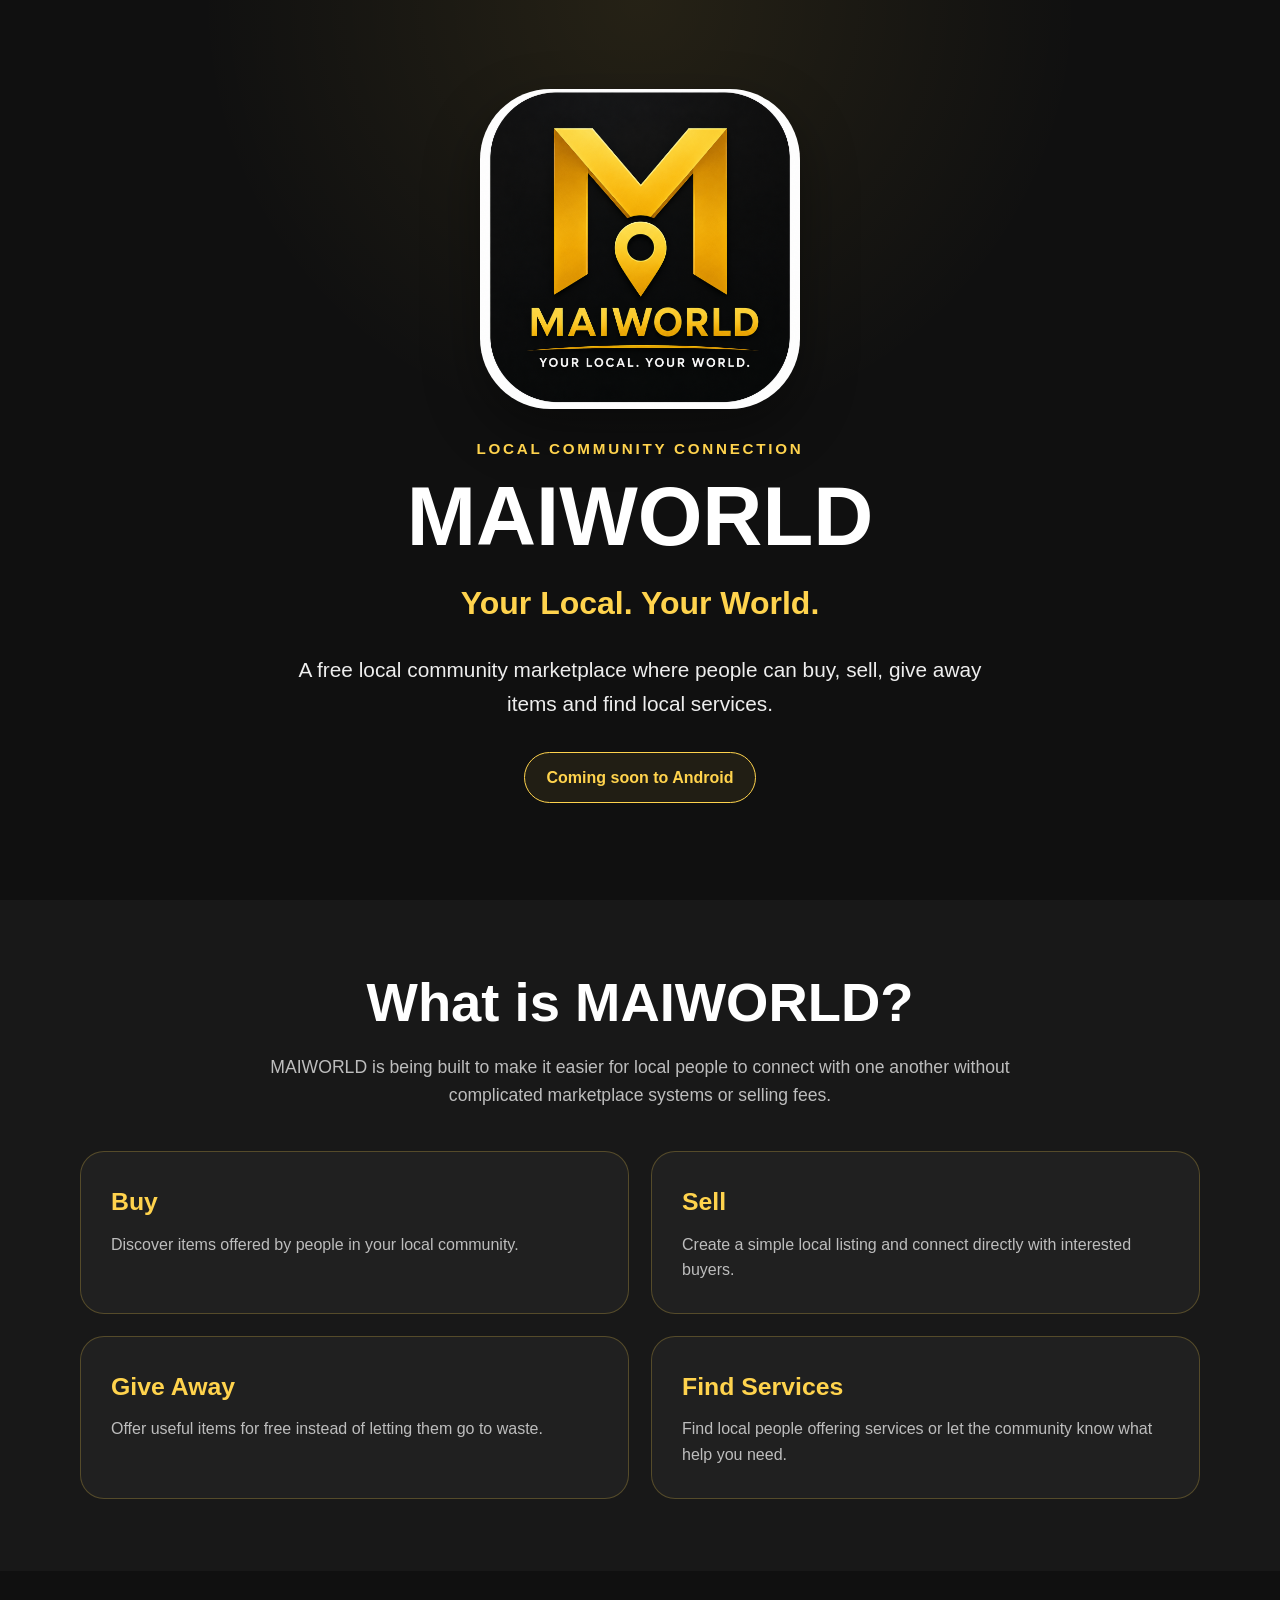
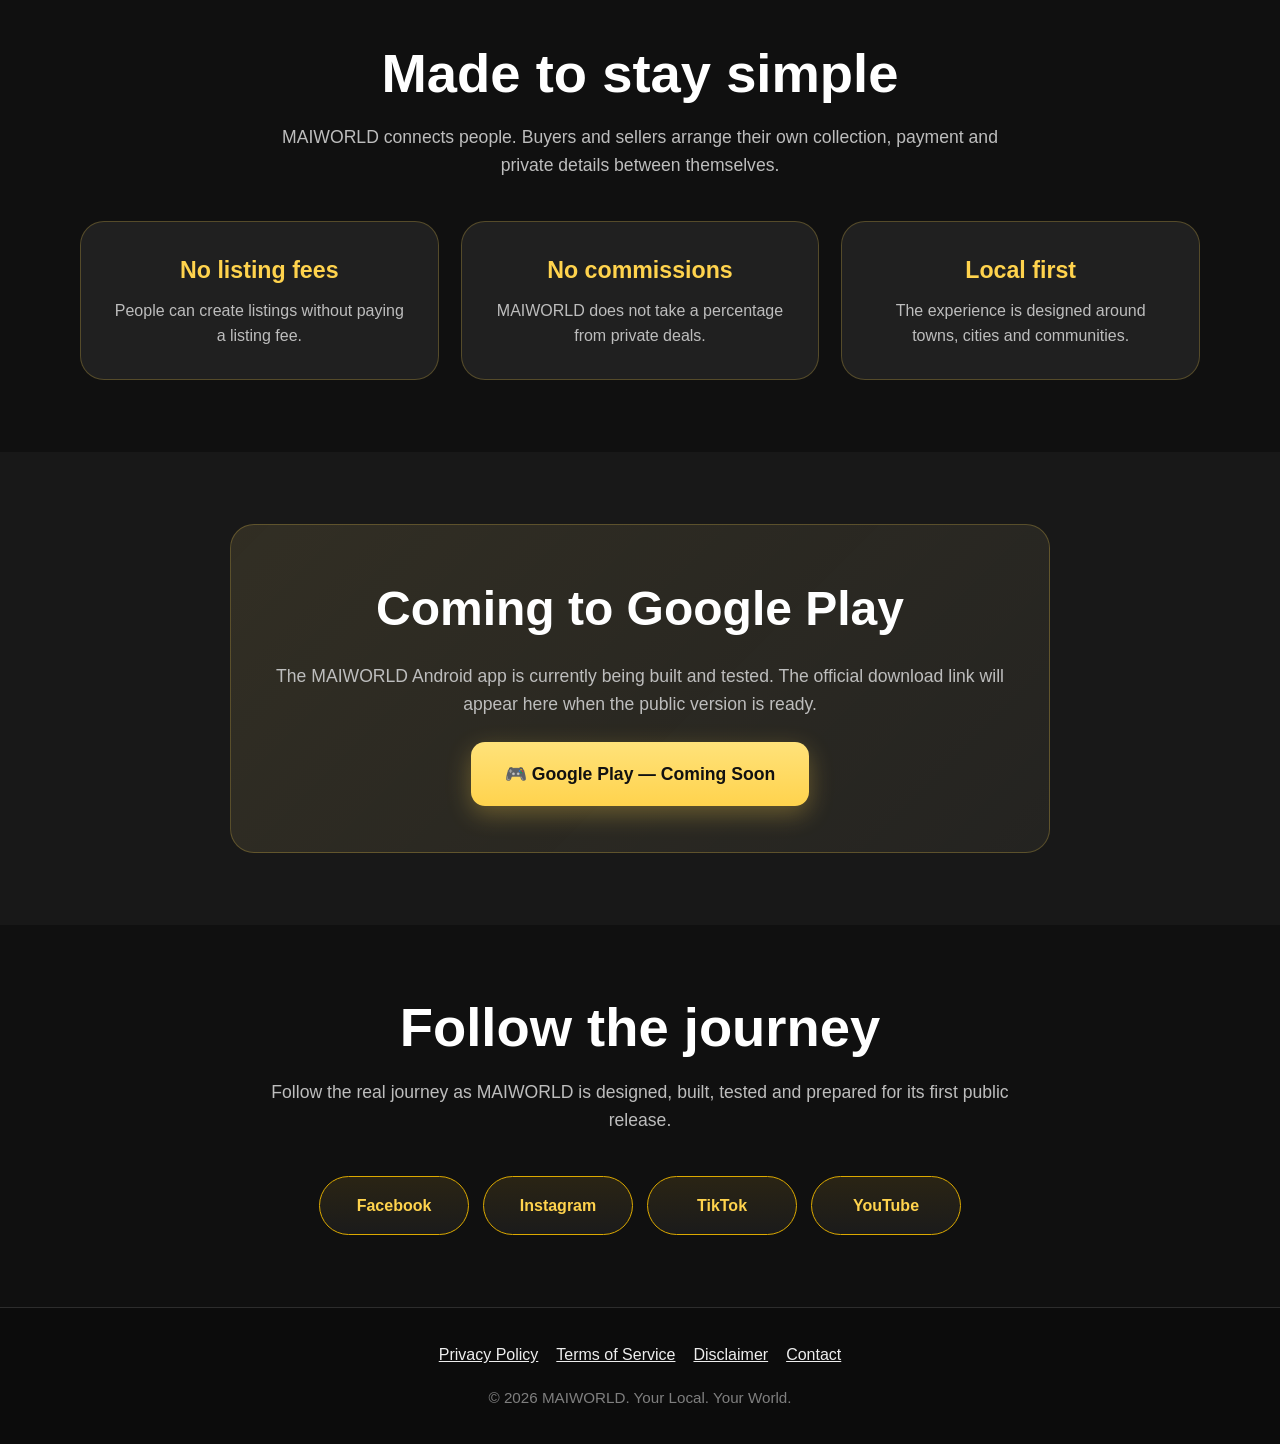
==== commit a86059d3: "Update index.html" ====
--- a/index.html
+++ b/index.html
@@ -472,9 +472,10 @@
 <footer>
 <div class="footer-inner">
 <div class="footer-links">
-<span>Privacy Policy — Coming Soon</span>
-<span>Terms — Coming Soon</span>
-<span>Contact — Coming Soon</span>
+<a href="/legal/privacy.html">Privacy Policy</a>
+<a href="/legal/terms.html">Terms of Service</a>
+<a href="/legal/disclaimer.html">Disclaimer</a>
+<a href="/legal/contact.html">Contact</a>
 </div>
 <p class="copyright">
           © 2026 MAIWORLD. Your Local. Your World.
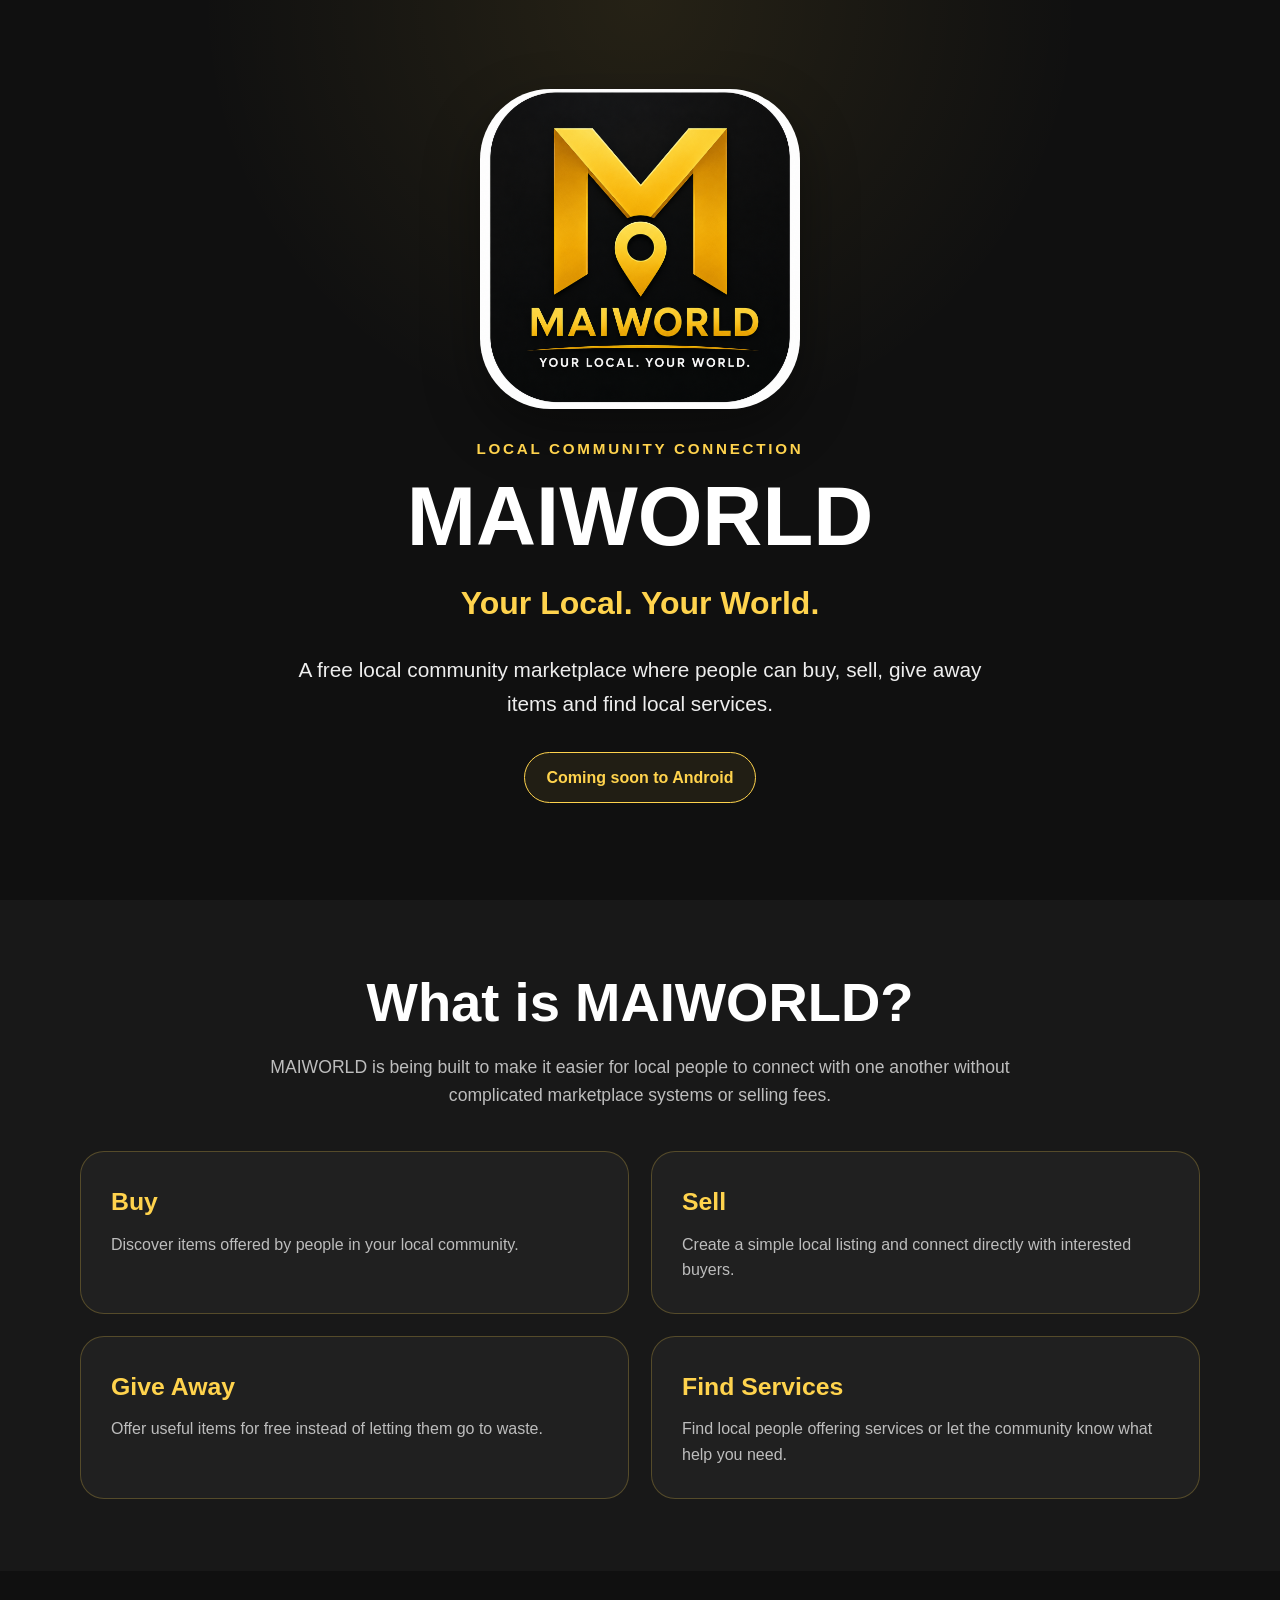
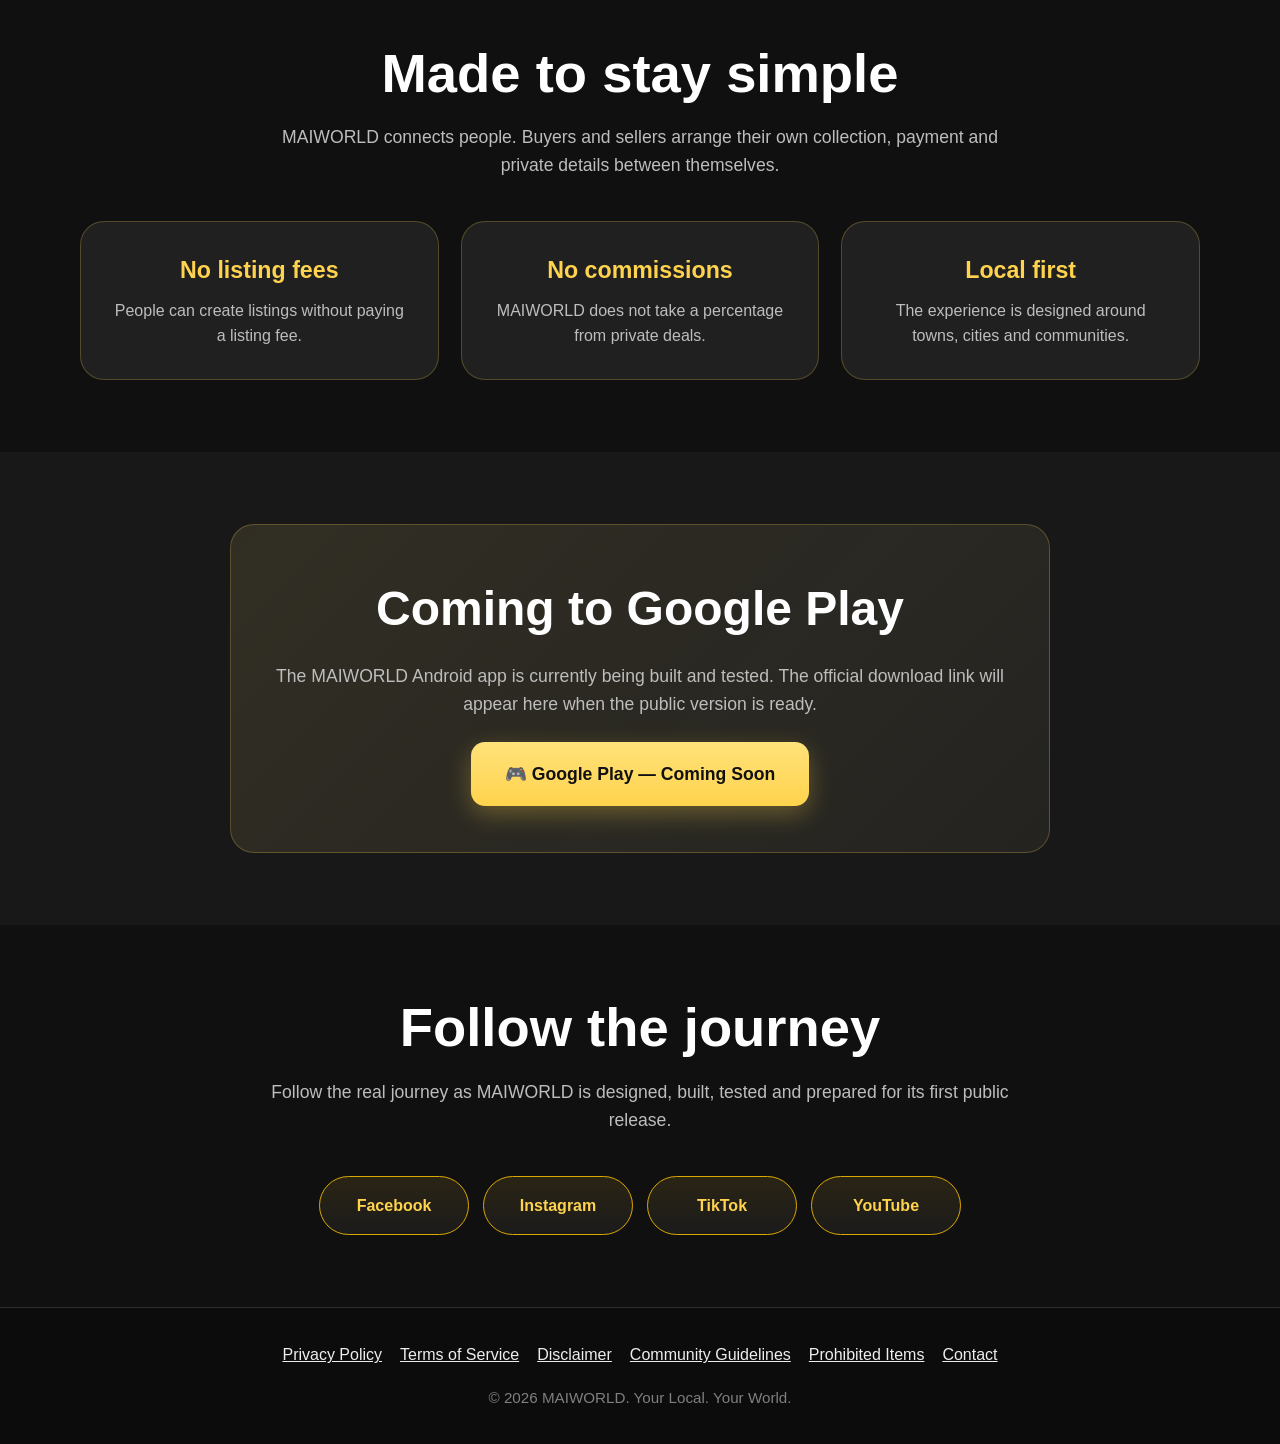
==== commit 7831a6ab: "Update index.html" ====
--- a/index.html
+++ b/index.html
@@ -472,10 +472,12 @@
 <footer>
 <div class="footer-inner">
 <div class="footer-links">
-<a href="/legal/privacy.html">Privacy Policy</a>
-<a href="/legal/terms.html">Terms of Service</a>
-<a href="/legal/disclaimer.html">Disclaimer</a>
-<a href="/legal/contact.html">Contact</a>
+  <a href="/legal/privacy.html">Privacy Policy</a>
+  <a href="/legal/terms.html">Terms of Service</a>
+  <a href="/legal/disclaimer.html">Disclaimer</a>
+  <a href="/legal/community-guidelines.html">Community Guidelines</a>
+  <a href="/legal/prohibited-items.html">Prohibited Items</a>
+  <a href="/legal/contact.html">Contact</a>
 </div>
 <p class="copyright">
           © 2026 MAIWORLD. Your Local. Your World.
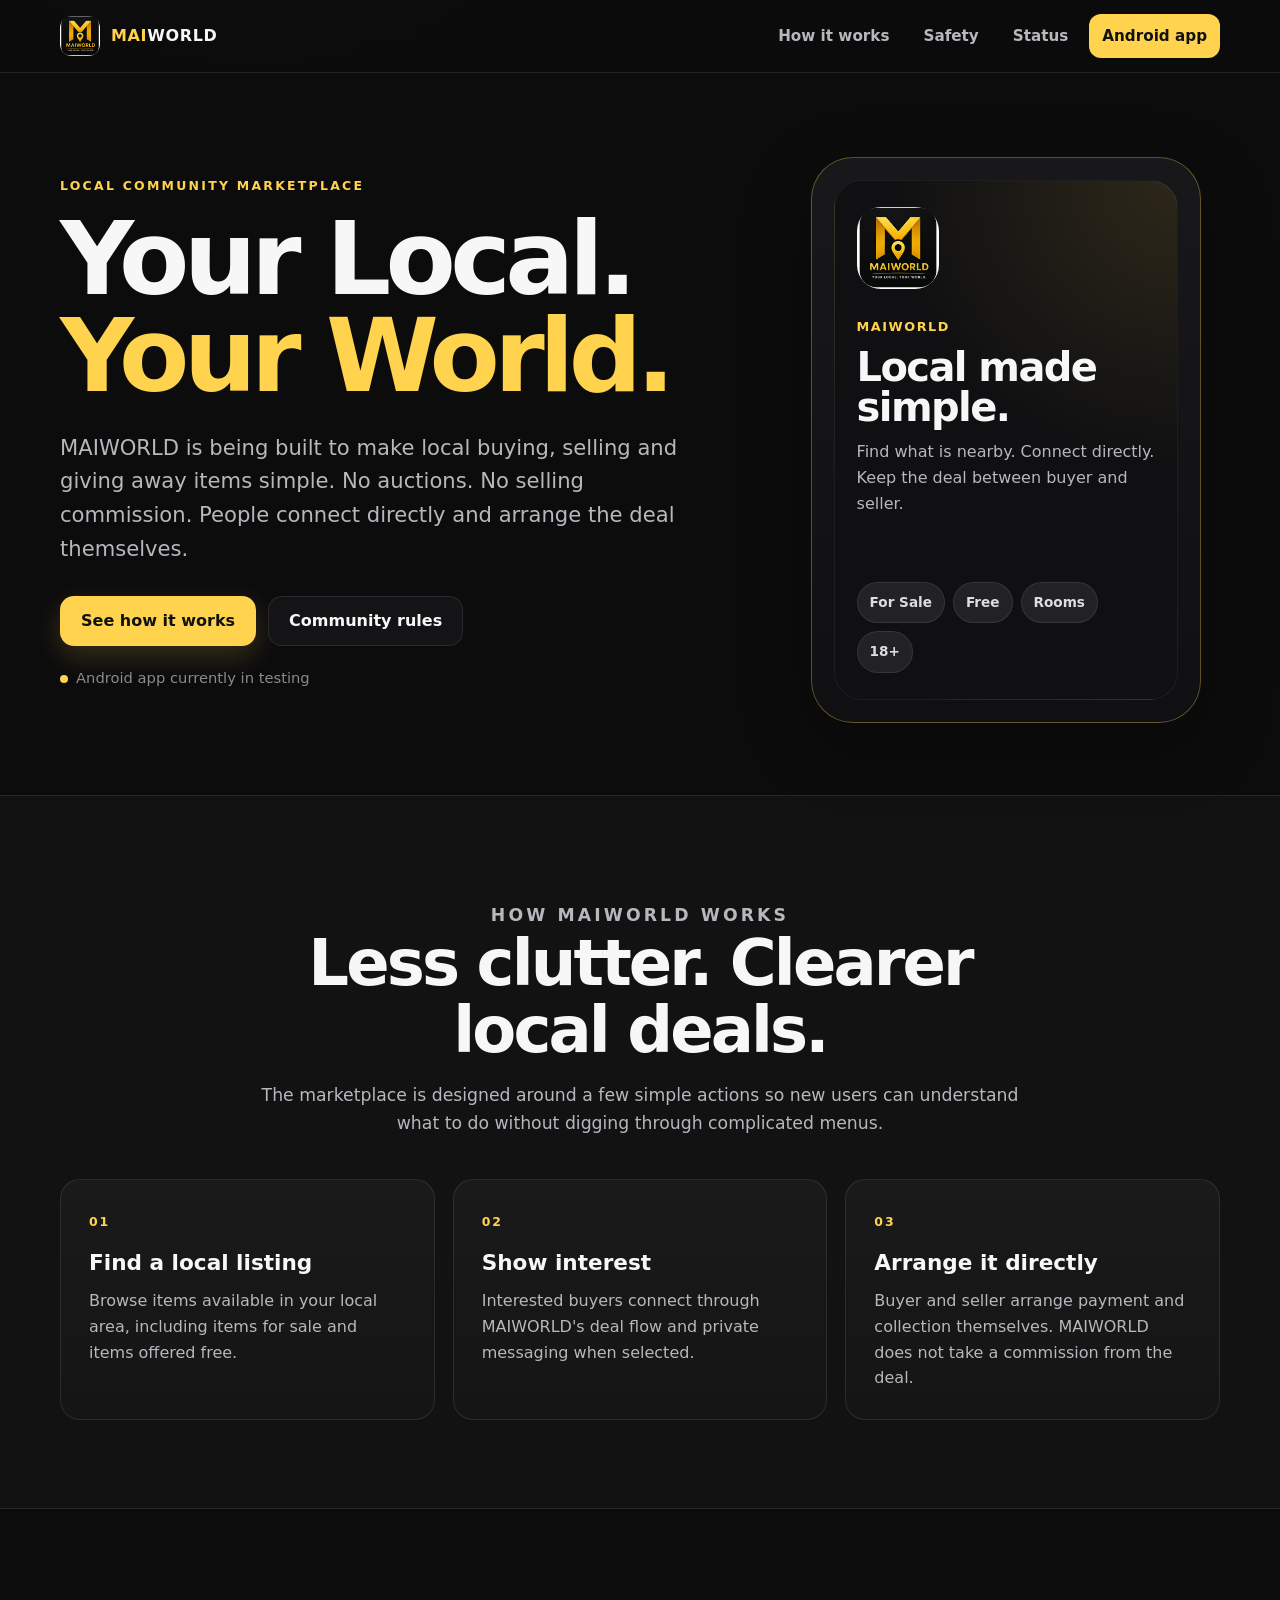
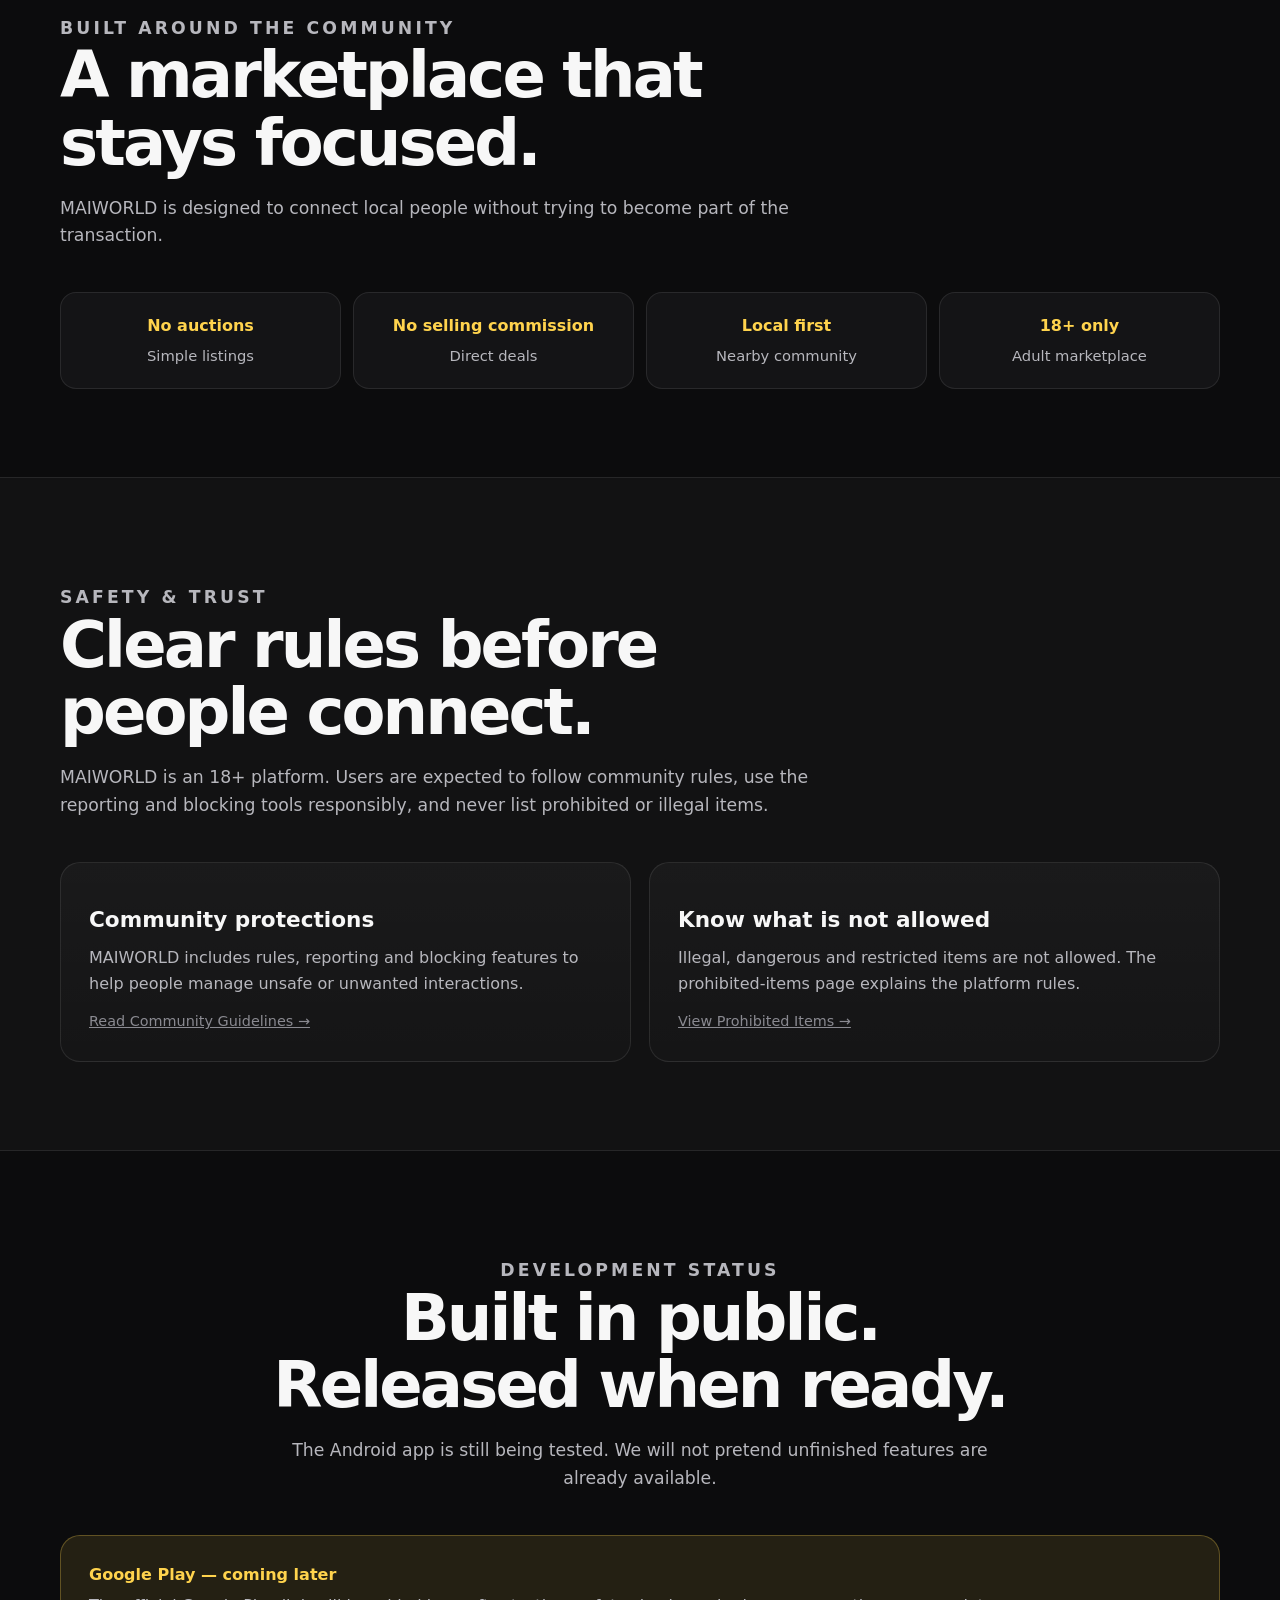
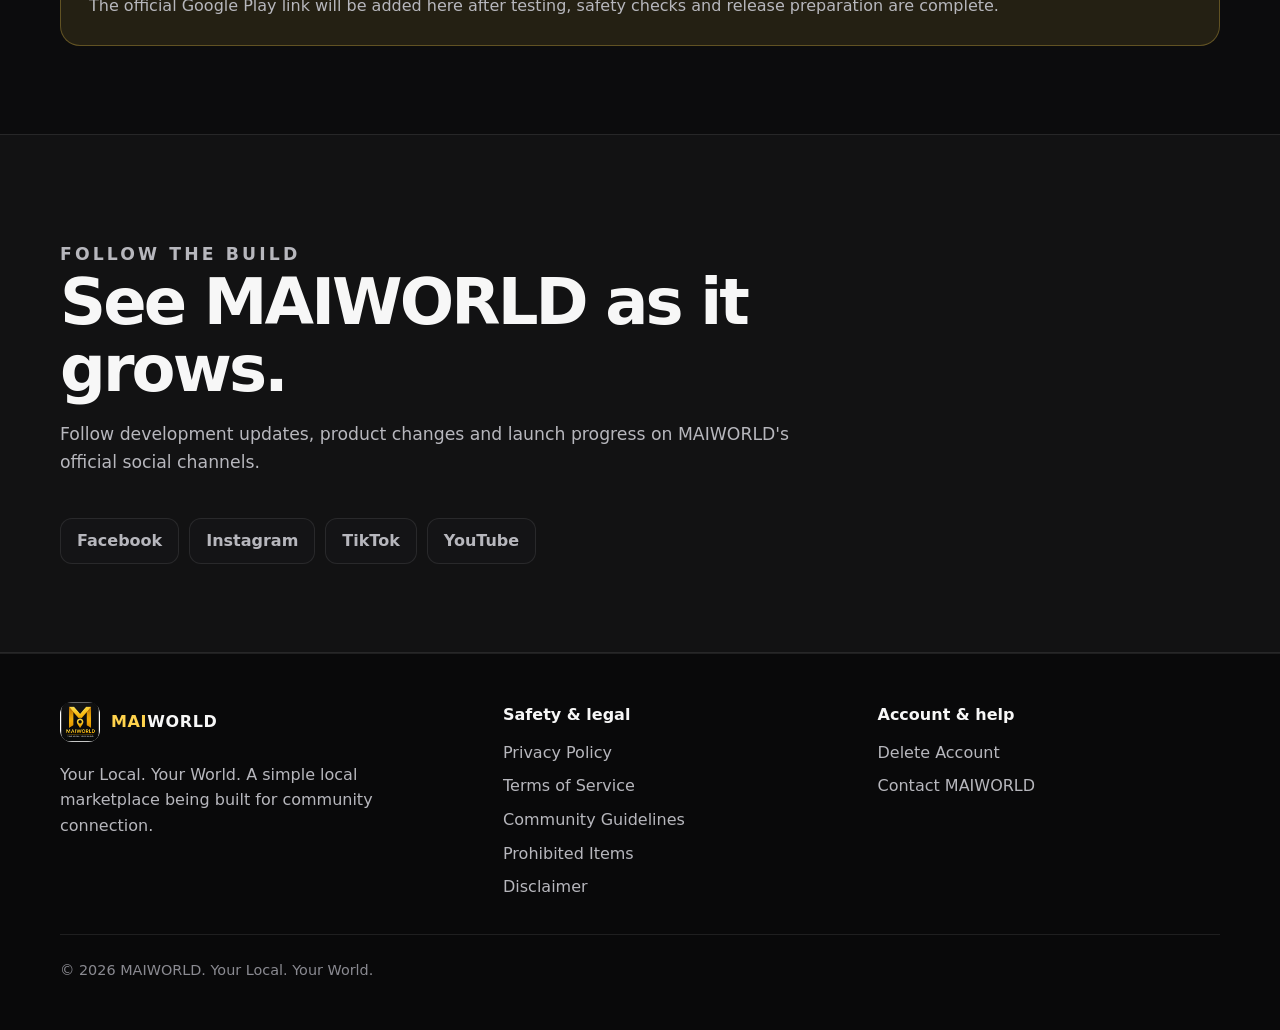
==== commit f5d5bd40: "Redesign MAIWORLD website" ====
--- a/index.html
+++ b/index.html
@@ -1,489 +1,184 @@
-<!DOCTYPE html>
-
+<!doctype html>
 <html lang="en">
 <head>
-<meta charset="utf-8"/>
-<meta content="width=device-width, initial-scale=1, viewport-fit=cover" name="viewport"/>
-<meta content="MAIWORLD is a free local community marketplace where people can buy, sell, give away items and find local services." name="description"/>
-<title>MAIWORLD | Your Local. Your World.</title>
-<style>
-    :root {
-      --background: #101010;
-      --background-soft: #181818;
-      --card: #202020;
-      --gold: #ffd34d;
-      --gold-dark: #dca900;
-      --white: #ffffff;
-      --text: #eeeeee;
-      --muted: #bdbdbd;
-      --border: rgba(255, 211, 77, 0.24);
-      --max-width: 1120px;
-      --radius: 24px;
-    }
+  <meta charset="utf-8">
+  <meta name="viewport" content="width=device-width,initial-scale=1,viewport-fit=cover">
+  <meta name="theme-color" content="#0c0c0d">
+  <meta name="description" content="MAIWORLD is a local community marketplace for buying, selling and giving away items simply and directly.">
+  <title>MAIWORLD | Your Local. Your World.</title>
+  <link rel="stylesheet" href="styles.css">
+</head>
+<body>
+<header class="site-header">
+  <nav class="nav" aria-label="Main navigation">
+    <a class="brand" href="./">
+      <img src="maiworld-logo.png" alt="MAIWORLD logo">
+      <span><span class="brand-mark">MAI</span>WORLD</span>
+    </a>
+    <div class="nav-links">
+      <a href="#how">How it works</a>
+      <a href="#safety">Safety</a>
+      <a href="#updates">Status</a>
+      <a class="nav-cta" href="#updates">Android app</a>
+    </div>
+  </nav>
+</header>
 
-    * {
-      margin: 0;
-      padding: 0;
-      box-sizing: border-box;
-    }
+<div class="page">
+  <main>
+    <section class="hero">
+      <div class="container hero-grid">
+        <div class="hero-copy">
+          <p class="eyebrow">Local community marketplace</p>
+          <h1>Your Local.<br><span>Your World.</span></h1>
+          <p class="lead">MAIWORLD is being built to make local buying, selling and giving away items simple. No auctions. No selling commission. People connect directly and arrange the deal themselves.</p>
+          <div class="hero-actions">
+            <a class="button button-primary" href="#how">See how it works</a>
+            <a class="button button-secondary" href="legal/community-guidelines.html">Community rules</a>
+          </div>
+          <p class="status-line"><span class="status-dot"></span>Android app currently in testing</p>
+        </div>
+        <div class="hero-device" aria-label="MAIWORLD app preview graphic">
+          <div class="device-screen">
+            <img class="device-logo" src="maiworld-logo.png" alt="">
+            <span class="device-kicker">MAIWORLD</span>
+            <strong class="device-title">Local made simple.</strong>
+            <p class="device-copy">Find what is nearby. Connect directly. Keep the deal between buyer and seller.</p>
+            <div class="device-pill-row">
+              <span class="device-pill">For Sale</span>
+              <span class="device-pill">Free</span>
+              <span class="device-pill">Rooms</span>
+              <span class="device-pill">18+</span>
+            </div>
+          </div>
+        </div>
+      </div>
+    </section>
 
-    html {
-      scroll-behavior: smooth;
-      background: var(--background);
-    }
+    <section class="section section-alt" id="how">
+      <div class="container">
+        <div class="section-head center">
+          <p class="eyebrow">How MAIWORLD works</p>
+          <h2>Less clutter. Clearer local deals.</h2>
+          <p>The marketplace is designed around a few simple actions so new users can understand what to do without digging through complicated menus.</p>
+        </div>
+        <div class="grid grid-3">
+          <article class="card">
+            <span class="card-number">01</span>
+            <h3>Find a local listing</h3>
+            <p>Browse items available in your local area, including items for sale and items offered free.</p>
+          </article>
+          <article class="card">
+            <span class="card-number">02</span>
+            <h3>Show interest</h3>
+            <p>Interested buyers connect through MAIWORLD's deal flow and private messaging when selected.</p>
+          </article>
+          <article class="card">
+            <span class="card-number">03</span>
+            <h3>Arrange it directly</h3>
+            <p>Buyer and seller arrange payment and collection themselves. MAIWORLD does not take a commission from the deal.</p>
+          </article>
+        </div>
+      </div>
+    </section>
 
-    body {
-      min-height: 100vh;
-      min-height: 100dvh;
-      font-family: Arial, Helvetica, sans-serif;
-      background: var(--background);
-      color: var(--text);
-      line-height: 1.6;
-    }
+    <section class="section">
+      <div class="container">
+        <div class="section-head">
+          <p class="eyebrow">Built around the community</p>
+          <h2>A marketplace that stays focused.</h2>
+          <p>MAIWORLD is designed to connect local people without trying to become part of the transaction.</p>
+        </div>
+        <div class="feature-strip">
+          <div class="feature-chip"><strong>No auctions</strong><span>Simple listings</span></div>
+          <div class="feature-chip"><strong>No selling commission</strong><span>Direct deals</span></div>
+          <div class="feature-chip"><strong>Local first</strong><span>Nearby community</span></div>
+          <div class="feature-chip"><strong>18+ only</strong><span>Adult marketplace</span></div>
+        </div>
+      </div>
+    </section>
 
-    img {
-      display: block;
-      max-width: 100%;
-    }
+    <section class="section section-alt" id="safety">
+      <div class="container">
+        <div class="section-head">
+          <p class="eyebrow">Safety & trust</p>
+          <h2>Clear rules before people connect.</h2>
+          <p>MAIWORLD is an 18+ platform. Users are expected to follow community rules, use the reporting and blocking tools responsibly, and never list prohibited or illegal items.</p>
+        </div>
+        <div class="grid grid-2">
+          <article class="card">
+            <h3>Community protections</h3>
+            <p>MAIWORLD includes rules, reporting and blocking features to help people manage unsafe or unwanted interactions.</p>
+            <p class="small"><a href="legal/community-guidelines.html">Read Community Guidelines →</a></p>
+          </article>
+          <article class="card">
+            <h3>Know what is not allowed</h3>
+            <p>Illegal, dangerous and restricted items are not allowed. The prohibited-items page explains the platform rules.</p>
+            <p class="small"><a href="legal/prohibited-items.html">View Prohibited Items →</a></p>
+          </article>
+        </div>
+      </div>
+    </section>
 
-    a {
-      color: inherit;
-    }
+    <section class="section" id="updates">
+      <div class="container">
+        <div class="section-head center">
+          <p class="eyebrow">Development status</p>
+          <h2>Built in public. Released when ready.</h2>
+          <p>The Android app is still being tested. We will not pretend unfinished features are already available.</p>
+        </div>
+        <div class="notice">
+          <strong>Google Play — coming later</strong>
+          <p>The official Google Play link will be added here after testing, safety checks and release preparation are complete.</p>
+        </div>
+      </div>
+    </section>
 
-    .page-shell {
-      width: 100%;
-      overflow: hidden;
-    }
+    <section class="section section-alt">
+      <div class="container">
+        <div class="section-head">
+          <p class="eyebrow">Follow the build</p>
+          <h2>See MAIWORLD as it grows.</h2>
+          <p>Follow development updates, product changes and launch progress on MAIWORLD's official social channels.</p>
+        </div>
+        <div class="social-row">
+          <a href="https://www.facebook.com/maiworldapp" target="_blank" rel="noopener noreferrer">Facebook</a>
+          <a href="https://www.instagram.com/maiworldapp/" target="_blank" rel="noopener noreferrer">Instagram</a>
+          <a href="https://www.tiktok.com/@maiworldapp" target="_blank" rel="noopener noreferrer">TikTok</a>
+          <a href="https://www.youtube.com/@maiworldapp" target="_blank" rel="noopener noreferrer">YouTube</a>
+        </div>
+      </div>
+    </section>
+  </main>
 
-    .section {
-      padding: 72px 20px;
-    }
-
-    .section-inner {
-      width: 100%;
-      max-width: var(--max-width);
-      margin: 0 auto;
-    }
-
-    .hero {
-      min-height: 100vh;
-      min-height: 100dvh;
-      display: flex;
-      align-items: center;
-      justify-content: center;
-      padding:
-        max(40px, env(safe-area-inset-top))
-        20px
-        max(48px, env(safe-area-inset-bottom));
-      text-align: center;
-      background:
-        radial-gradient(
-          circle at top,
-          rgba(255, 211, 77, 0.09),
-          transparent 40%
-        ),
-        var(--background);
-    }
-
-    .hero-inner {
-      width: 100%;
-      max-width: 820px;
-      margin: 0 auto;
-    }
-
-    .logo {
-      width: min(320px, 78vw);
-      margin: 0 auto 28px;
-      border-radius: 22%;
-      box-shadow: 0 22px 55px rgba(0, 0, 0, 0.4);
-    }
-
-    .eyebrow {
-      color: var(--gold);
-      font-size: 0.95rem;
-      font-weight: 700;
-      letter-spacing: 0.18em;
-      text-transform: uppercase;
-      margin-bottom: 12px;
-    }
-
-    h1 {
-      font-size: clamp(2.6rem, 8vw, 5.2rem);
-      line-height: 1.05;
-      color: var(--white);
-      margin-bottom: 18px;
-    }
-
-    .tagline {
-      color: var(--gold);
-      font-size: clamp(1.35rem, 4.5vw, 2rem);
-      font-weight: 700;
-      margin-bottom: 24px;
-    }
-
-    .hero-description {
-      max-width: 720px;
-      margin: 0 auto 32px;
-      color: var(--text);
-      font-size: clamp(1.05rem, 3vw, 1.3rem);
-    }
-
-    .status-badge {
-      display: inline-block;
-      padding: 12px 22px;
-      border: 1px solid var(--gold);
-      border-radius: 999px;
-      color: var(--gold);
-      font-weight: 700;
-      background: rgba(255, 211, 77, 0.07);
-    }
-
-    .section-title {
-      color: var(--white);
-      font-size: clamp(2rem, 6vw, 3.4rem);
-      line-height: 1.15;
-      text-align: center;
-      margin-bottom: 18px;
-    }
-
-    .section-intro {
-      max-width: 760px;
-      margin: 0 auto 42px;
-      color: var(--muted);
-      text-align: center;
-      font-size: 1.1rem;
-    }
-
-    .soft-section {
-      background: var(--background-soft);
-    }
-
-    .feature-grid,
-    .reason-grid {
-      display: grid;
-      grid-template-columns: repeat(2, minmax(0, 1fr));
-      gap: 22px;
-    }
-
-    .card {
-      padding: 30px;
-      border: 1px solid var(--border);
-      border-radius: var(--radius);
-      background: var(--card);
-    }
-
-    .card h3 {
-      color: var(--gold);
-      font-size: 1.55rem;
-      margin-bottom: 10px;
-    }
-
-    .card p {
-      color: var(--muted);
-    }
-
-    .reason-grid {
-      grid-template-columns: repeat(3, minmax(0, 1fr));
-    }
-
-    .reason-card {
-      text-align: center;
-    }
-
-    .reason-card strong {
-      display: block;
-      color: var(--gold);
-      font-size: 1.45rem;
-      margin-bottom: 8px;
-    }
-
-    .download-panel {
-      max-width: 820px;
-      margin: 0 auto;
-      padding: 46px 30px;
-      border: 1px solid var(--border);
-      border-radius: var(--radius);
-      background:
-        linear-gradient(
-          135deg,
-          rgba(255, 211, 77, 0.08),
-          rgba(255, 211, 77, 0.02)
-        ),
-        var(--card);
-      text-align: center;
-    }
-
-    .download-panel h2 {
-      color: var(--white);
-      font-size: clamp(2rem, 6vw, 3rem);
-      margin-bottom: 14px;
-    }
-
-    .download-panel p {
-      color: var(--muted);
-      font-size: 1.1rem;
-      margin-bottom: 24px;
-    }
-
-    .store-placeholder {
-      display: inline-block;
-      padding: 14px 24px;
-      border-radius: 12px;
-      background: var(--gold);
-      color: #111111;
-      font-weight: 800;
-      text-decoration: none;
-    }
-
-    .journey-links {
-      display: flex;
-      justify-content: center;
-      flex-wrap: wrap;
-      gap: 14px;
-      margin-top: 28px;
-    }
-
-    .journey-links a {
-      display:inline-flex;
-      align-items:center;
-      justify-content:center;
-      min-width:150px;
-      padding:16px 24px;
-      border: 1px solid #3a3a3a;
-      border-radius: 999px;
-      color: var(--muted);
-      background:#171717;
-      text-decoration:none;
-      font-weight:700;
-      transition:all .2s ease;
-    }
-
-    
-    .journey-links a:hover {
-      color: var(--gold);
-      border-color: var(--gold);
-      transform: translateY(-2px);
-    }
-
-footer {
-      padding:
-        34px
-        20px
-        max(34px, env(safe-area-inset-bottom));
-      border-top: 1px solid #2d2d2d;
-      text-align: center;
-      background: #0c0c0c;
-    }
-
-    .footer-inner {
-      width: 100%;
-      max-width: var(--max-width);
-      margin: 0 auto;
-    }
-
-    .footer-links {
-      display: flex;
-      justify-content: center;
-      flex-wrap: wrap;
-      gap: 18px;
-      margin-bottom: 18px;
-    }
-
-    .footer-links span {
-      color: var(--muted);
-    }
-
-    .copyright {
-      color: #7f7f7f;
-      font-size: 0.95rem;
-    }
-
-    @media (max-width: 780px) {
-      .section {
-        padding: 58px 18px;
-      }
-
-      .feature-grid,
-      .reason-grid {
-        grid-template-columns: 1fr;
-      }
-
-      .card {
-        padding: 24px;
-      }
-
-      .logo {
-        width: min(270px, 76vw);
-      }
-    }
-
-    @media (max-width: 420px) {
-      .hero {
-        padding-left: 16px;
-        padding-right: 16px;
-      }
-
-      .section {
-        padding-left: 16px;
-        padding-right: 16px;
-      }
-
-      .download-panel {
-        padding: 36px 20px;
-      }
-    }
-  
-
-.journey-links a{
-background:linear-gradient(180deg,#2a2414,#1b1b1b);
-border:1px solid #dca900;
-color:#ffd34d;
-box-shadow:0 0 0 rgba(255,211,77,0);
-}
-.journey-links a:hover{
-background:#ffd34d;
-color:#111;
-box-shadow:0 0 18px rgba(255,211,77,.45);
-transform:translateY(-4px) scale(1.03);
-}
-.store-placeholder{
-display:inline-flex!important;
-align-items:center;
-justify-content:center;
-padding:18px 34px!important;
-font-size:1.1rem;
-font-weight:800;
-background:linear-gradient(180deg,#ffe27a,#ffd34d);
-color:#111!important;
-border-radius:14px!important;
-box-shadow:0 8px 24px rgba(255,211,77,.3);
-text-decoration:none;
-}
-</style>
-<body>
-<div class="page-shell">
-<header class="hero">
-<div class="hero-inner">
-<img alt="MAIWORLD logo" class="logo" src="maiworld-logo.png"/>
-<p class="eyebrow">Local community connection</p>
-<h1>MAIWORLD</h1>
-<p class="tagline">Your Local. Your World.</p>
-<p class="hero-description">
-          A free local community marketplace where people can buy,
-          sell, give away items and find local services.
-        </p>
-<div class="status-badge">
-          Coming soon to Android
+  <footer class="site-footer">
+    <div class="container">
+      <div class="footer-grid">
+        <div class="footer-brand">
+          <a class="brand" href="./"><img src="maiworld-logo.png" alt="MAIWORLD logo"><span><span class="brand-mark">MAI</span>WORLD</span></a>
+          <p>Your Local. Your World. A simple local marketplace being built for community connection.</p>
         </div>
-</div>
-</header>
-<main>
-<section class="section soft-section">
-<div class="section-inner">
-<h2 class="section-title">What is MAIWORLD?</h2>
-<p class="section-intro">
-            MAIWORLD is being built to make it easier for local people
-            to connect with one another without complicated marketplace
-            systems or selling fees.
-          </p>
-<div class="feature-grid">
-<article class="card">
-<h3>Buy</h3>
-<p>
-                Discover items offered by people in your local community.
-              </p>
-</article>
-<article class="card">
-<h3>Sell</h3>
-<p>
-                Create a simple local listing and connect directly with
-                interested buyers.
-              </p>
-</article>
-<article class="card">
-<h3>Give Away</h3>
-<p>
-                Offer useful items for free instead of letting them go
-                to waste.
-              </p>
-</article>
-<article class="card">
-<h3>Find Services</h3>
-<p>
-                Find local people offering services or let the community
-                know what help you need.
-              </p>
-</article>
-</div>
-</div>
-</section>
-<section class="section">
-<div class="section-inner">
-<h2 class="section-title">Made to stay simple</h2>
-<p class="section-intro">
-            MAIWORLD connects people. Buyers and sellers arrange their
-            own collection, payment and private details between themselves.
-          </p>
-<div class="reason-grid">
-<article class="card reason-card">
-<strong>No listing fees</strong>
-<p>People can create listings without paying a listing fee.</p>
-</article>
-<article class="card reason-card">
-<strong>No commissions</strong>
-<p>MAIWORLD does not take a percentage from private deals.</p>
-</article>
-<article class="card reason-card">
-<strong>Local first</strong>
-<p>The experience is designed around towns, cities and communities.</p>
-</article>
-</div>
-</div>
-</section>
-<section class="section soft-section">
-<div class="section-inner">
-<div class="download-panel">
-<h2>Coming to Google Play</h2>
-<p>
-              The MAIWORLD Android app is currently being built and tested.
-              The official download link will appear here when the public
-              version is ready.
-            </p>
-<a class="store-placeholder" href="#" onclick="return false;">🎮 Google Play — Coming Soon</a>
-</div>
-</div>
-</section>
-<section class="section">
-<div class="section-inner">
-<h2 class="section-title">Follow the journey</h2>
-<p class="section-intro">
-            Follow the real journey as MAIWORLD is designed, built,
-            tested and prepared for its first public release.
-          </p>
-<div class="journey-links">
-<a href="https://www.facebook.com/maiworldapp" rel="noopener noreferrer" target="_blank">Facebook</a>
-<a href="https://www.instagram.com/maiworldapp/" rel="noopener noreferrer" target="_blank">Instagram</a>
-<a href="https://www.tiktok.com/@maiworldapp" rel="noopener noreferrer" target="_blank">TikTok</a>
-<a href="https://www.youtube.com/@maiworldapp" rel="noopener noreferrer" target="_blank">YouTube</a>
-</div>
-</div>
-</section>
-</main>
-<footer>
-<div class="footer-inner">
-<div class="footer-links">
-  <a href="/legal/privacy.html">Privacy Policy</a>
-  <a href="/legal/terms.html">Terms of Service</a>
-  <a href="/legal/disclaimer.html">Disclaimer</a>
-  <a href="/legal/community-guidelines.html">Community Guidelines</a>
-  <a href="/legal/prohibited-items.html">Prohibited Items</a>
-  <a href="/legal/contact.html">Contact</a>
-</div>
-<p class="copyright">
-          © 2026 MAIWORLD. Your Local. Your World.
-        </p>
-</div>
-</footer>
+        <div>
+          <div class="footer-title">Safety & legal</div>
+          <div class="footer-links">
+            <a href="legal/privacy.html">Privacy Policy</a>
+            <a href="legal/terms.html">Terms of Service</a>
+            <a href="legal/community-guidelines.html">Community Guidelines</a>
+            <a href="legal/prohibited-items.html">Prohibited Items</a>
+            <a href="legal/disclaimer.html">Disclaimer</a>
+          </div>
+        </div>
+        <div>
+          <div class="footer-title">Account & help</div>
+          <div class="footer-links">
+            <a href="legal/delete-account.html">Delete Account</a>
+            <a href="legal/contact.html">Contact MAIWORLD</a>
+          </div>
+        </div>
+      </div>
+      <div class="footer-bottom">© 2026 MAIWORLD. Your Local. Your World.</div>
+    </div>
+  </footer>
 </div>
 </body>
-</head></html>
+</html>
--- a/styles.css
+++ b/styles.css
@@ -0,0 +1,269 @@
+:root {
+  --bg: #0c0c0d;
+  --surface: #141416;
+  --surface-2: #1b1b1e;
+  --surface-3: #222226;
+  --text: #f7f7f7;
+  --muted: #b7b7bd;
+  --subtle: #8a8a91;
+  --gold: #ffd34d;
+  --gold-2: #e8b928;
+  --gold-soft: rgba(255, 211, 77, 0.10);
+  --border: rgba(255,255,255,.09);
+  --border-gold: rgba(255,211,77,.28);
+  --success: #7bd99a;
+  --max: 1160px;
+  --radius-lg: 28px;
+  --radius-md: 20px;
+  --radius-sm: 14px;
+  --shadow: 0 24px 70px rgba(0,0,0,.28);
+}
+
+* { box-sizing: border-box; }
+html { scroll-behavior: smooth; background: var(--bg); }
+body {
+  margin: 0;
+  min-height: 100vh;
+  font-family: Inter, ui-sans-serif, system-ui, -apple-system, BlinkMacSystemFont, "Segoe UI", sans-serif;
+  background:
+    radial-gradient(circle at 20% -10%, rgba(255,211,77,.10), transparent 32rem),
+    var(--bg);
+  color: var(--text);
+  line-height: 1.6;
+  -webkit-font-smoothing: antialiased;
+}
+img { max-width: 100%; display: block; }
+a { color: inherit; }
+button, a { -webkit-tap-highlight-color: transparent; }
+
+.site-header {
+  position: sticky;
+  top: 0;
+  z-index: 50;
+  backdrop-filter: blur(18px);
+  background: rgba(12,12,13,.84);
+  border-bottom: 1px solid var(--border);
+}
+.nav {
+  width: min(var(--max), calc(100% - 32px));
+  min-height: 72px;
+  margin: 0 auto;
+  display: flex;
+  align-items: center;
+  justify-content: space-between;
+  gap: 20px;
+}
+.brand {
+  display: inline-flex;
+  align-items: center;
+  gap: 11px;
+  text-decoration: none;
+  font-weight: 900;
+  letter-spacing: .04em;
+}
+.brand img { width: 40px; height: 40px; border-radius: 12px; }
+.brand-mark { color: var(--gold); }
+.nav-links { display: flex; align-items: center; gap: 8px; }
+.nav-links a {
+  text-decoration: none;
+  color: var(--muted);
+  font-size: .95rem;
+  font-weight: 700;
+  padding: 10px 13px;
+  border-radius: 12px;
+}
+.nav-links a:hover, .nav-links a:focus-visible { color: var(--text); background: var(--surface-2); outline: none; }
+.nav-links .nav-cta { color: #111; background: var(--gold); }
+.nav-links .nav-cta:hover { color: #111; background: #ffe074; }
+
+.page { overflow: hidden; }
+.container { width: min(var(--max), calc(100% - 40px)); margin: 0 auto; }
+.section { padding: 88px 0; }
+.section.compact { padding: 64px 0; }
+.section-alt { background: rgba(255,255,255,.025); border-block: 1px solid var(--border); }
+.eyebrow {
+  margin: 0 0 14px;
+  color: var(--gold);
+  text-transform: uppercase;
+  font-size: .78rem;
+  font-weight: 900;
+  letter-spacing: .18em;
+}
+.hero {
+  min-height: 78vh;
+  display: grid;
+  align-items: center;
+  padding: 84px 0 72px;
+}
+.hero-grid {
+  display: grid;
+  grid-template-columns: 1.2fr .8fr;
+  align-items: center;
+  gap: clamp(36px, 7vw, 88px);
+}
+.hero-copy h1 {
+  margin: 0;
+  max-width: 820px;
+  font-size: clamp(3.1rem, 8vw, 6.5rem);
+  line-height: .95;
+  letter-spacing: -.055em;
+}
+.hero-copy h1 span { color: var(--gold); }
+.hero-copy .lead {
+  max-width: 680px;
+  margin: 26px 0 0;
+  color: var(--muted);
+  font-size: clamp(1.08rem, 2vw, 1.32rem);
+}
+.hero-actions { display: flex; gap: 12px; flex-wrap: wrap; margin-top: 30px; }
+.button {
+  min-height: 50px;
+  display: inline-flex;
+  align-items: center;
+  justify-content: center;
+  gap: 8px;
+  padding: 0 20px;
+  border: 1px solid transparent;
+  border-radius: 14px;
+  text-decoration: none;
+  font-weight: 850;
+}
+.button-primary { color: #111; background: var(--gold); box-shadow: 0 10px 28px rgba(255,211,77,.18); }
+.button-primary:hover { background: #ffe074; }
+.button-secondary { border-color: var(--border); background: var(--surface); color: var(--text); }
+.button-secondary:hover { border-color: var(--border-gold); }
+.status-line { margin-top: 20px; color: var(--subtle); font-size: .92rem; }
+.status-dot { display:inline-block; width:8px; height:8px; border-radius:50%; background:var(--gold); margin-right:8px; }
+
+.hero-device {
+  position: relative;
+  width: min(390px, 86vw);
+  margin-inline: auto;
+  padding: 22px;
+  border: 1px solid var(--border-gold);
+  border-radius: 42px;
+  background: linear-gradient(180deg, #18181b, #101012);
+  box-shadow: var(--shadow);
+}
+.hero-device::before {
+  content:"";
+  position:absolute;
+  inset:-1px;
+  border-radius:42px;
+  box-shadow: inset 0 0 0 1px rgba(255,211,77,.06);
+  pointer-events:none;
+}
+.device-screen {
+  min-height: 520px;
+  border-radius: 28px;
+  padding: 26px 22px;
+  background:
+    radial-gradient(circle at top right, rgba(255,211,77,.12), transparent 46%),
+    #101012;
+  border:1px solid rgba(255,255,255,.06);
+  display:flex;
+  flex-direction:column;
+}
+.device-logo { width: 82px; height: 82px; border-radius: 24px; margin-bottom: 28px; }
+.device-kicker { color: var(--gold); font-weight:900; font-size:.8rem; letter-spacing:.12em; text-transform:uppercase; }
+.device-title { font-size: 2.5rem; line-height:1; margin:10px 0 12px; letter-spacing:-.04em; }
+.device-copy { color: var(--muted); margin:0; }
+.device-pill-row { display:flex; gap:8px; flex-wrap:wrap; margin-top:auto; padding-top:30px; }
+.device-pill { padding:9px 12px; border-radius:999px; background:var(--surface-3); border:1px solid var(--border); color:#ddd; font-size:.85rem; font-weight:750; }
+
+.section-head { max-width: 760px; margin-bottom: 42px; }
+.section-head.center { text-align:center; margin-inline:auto; }
+.section-head h2 { margin:0; font-size:clamp(2.1rem,5vw,4rem); line-height:1.05; letter-spacing:-.045em; }
+.section-head p { margin:18px 0 0; color:var(--muted); font-size:1.08rem; }
+.grid { display:grid; gap:18px; }
+.grid-2 { grid-template-columns: repeat(2,minmax(0,1fr)); }
+.grid-3 { grid-template-columns: repeat(3,minmax(0,1fr)); }
+.card {
+  padding: 28px;
+  background: linear-gradient(180deg, rgba(255,255,255,.035), rgba(255,255,255,.015));
+  border: 1px solid var(--border);
+  border-radius: var(--radius-md);
+}
+.card:hover { border-color: var(--border-gold); }
+.card-number { color:var(--gold); font-size:.78rem; letter-spacing:.15em; font-weight:900; }
+.card h3 { margin:12px 0 8px; font-size:1.35rem; }
+.card p { margin:0; color:var(--muted); }
+.card .small { margin-top:14px; color:var(--subtle); font-size:.9rem; }
+
+.feature-strip { display:grid; grid-template-columns: repeat(4,1fr); gap:12px; }
+.feature-chip { padding:20px; text-align:center; background:var(--surface); border:1px solid var(--border); border-radius:16px; }
+.feature-chip strong { display:block; color:var(--gold); margin-bottom:4px; }
+.feature-chip span { color:var(--muted); font-size:.92rem; }
+
+.notice {
+  padding: 26px 28px;
+  border: 1px solid var(--border-gold);
+  border-radius: var(--radius-md);
+  background: var(--gold-soft);
+}
+.notice strong { color: var(--gold); }
+.notice p { margin: 6px 0 0; color: var(--muted); }
+
+.social-row { display:flex; flex-wrap:wrap; gap:10px; }
+.social-row a { min-height:46px; display:inline-flex; align-items:center; padding:0 16px; border:1px solid var(--border); border-radius:12px; background:var(--surface); text-decoration:none; font-weight:800; color:var(--muted); }
+.social-row a:hover { color:var(--gold); border-color:var(--border-gold); }
+
+.site-footer { border-top:1px solid var(--border); background:#09090a; padding:48px 0 max(48px, env(safe-area-inset-bottom)); }
+.footer-grid { display:grid; grid-template-columns: 1.2fr 1fr 1fr; gap:32px; }
+.footer-brand p { max-width:400px; color:var(--muted); margin:12px 0 0; }
+.footer-title { font-weight:900; margin-bottom:12px; }
+.footer-links { display:grid; gap:8px; }
+.footer-links a { color:var(--muted); text-decoration:none; }
+.footer-links a:hover { color:var(--gold); }
+.footer-bottom { margin-top:34px; padding-top:24px; border-top:1px solid var(--border); color:var(--subtle); font-size:.9rem; }
+
+/* Legal / information pages */
+.legal-hero { padding:72px 0 38px; }
+.legal-hero h1 { margin:0; font-size:clamp(2.5rem,7vw,4.8rem); line-height:1; letter-spacing:-.045em; }
+.legal-hero p { max-width:720px; margin:18px 0 0; color:var(--muted); }
+.legal-layout { display:grid; grid-template-columns: 240px minmax(0,1fr); gap:30px; align-items:start; padding-bottom:80px; }
+.legal-nav { position:sticky; top:94px; padding:18px; border:1px solid var(--border); border-radius:18px; background:var(--surface); }
+.legal-nav a { display:block; padding:9px 10px; border-radius:10px; color:var(--muted); text-decoration:none; font-size:.92rem; }
+.legal-nav a:hover { background:var(--surface-3); color:var(--text); }
+.legal-content { padding:34px; border:1px solid var(--border); border-radius:var(--radius-lg); background:var(--surface); }
+.legal-content h2 { color:var(--gold); margin:34px 0 8px; font-size:1.45rem; }
+.legal-content h2:first-child { margin-top:0; }
+.legal-content p, .legal-content li { color:var(--muted); }
+.legal-content ul { padding-left:1.2rem; }
+.legal-content .important { border-left:3px solid var(--gold); padding:12px 16px; background:var(--gold-soft); border-radius:0 12px 12px 0; }
+.back-link { display:inline-flex; margin-top:26px; color:var(--gold); text-decoration:none; font-weight:800; }
+
+@media (max-width: 900px) {
+  .nav-links a:not(.nav-cta) { display:none; }
+  .hero { padding-top:58px; }
+  .hero-grid { grid-template-columns:1fr; }
+  .hero-copy { text-align:center; }
+  .hero-copy .lead { margin-inline:auto; }
+  .hero-actions { justify-content:center; }
+  .status-line { text-align:center; }
+  .grid-3 { grid-template-columns:1fr; }
+  .feature-strip { grid-template-columns:repeat(2,1fr); }
+  .footer-grid { grid-template-columns:1fr 1fr; }
+  .footer-brand { grid-column:1/-1; }
+  .legal-layout { grid-template-columns:1fr; }
+  .legal-nav { position:static; display:flex; flex-wrap:wrap; gap:4px; }
+}
+
+@media (max-width: 620px) {
+  .container { width:min(100% - 28px, var(--max)); }
+  .nav { width:calc(100% - 24px); min-height:64px; }
+  .brand span:last-child { font-size:.92rem; }
+  .nav-links .nav-cta { padding:9px 11px; font-size:.85rem; }
+  .section { padding:68px 0; }
+  .hero { min-height:auto; padding:48px 0 60px; }
+  .hero-copy h1 { font-size:clamp(3.1rem,18vw,4.8rem); }
+  .grid-2 { grid-template-columns:1fr; }
+  .feature-strip { grid-template-columns:1fr 1fr; }
+  .card { padding:22px; }
+  .hero-device { border-radius:32px; padding:14px; }
+  .device-screen { min-height:430px; border-radius:22px; padding:22px 18px; }
+  .footer-grid { grid-template-columns:1fr; }
+  .footer-brand { grid-column:auto; }
+  .legal-hero { padding-top:50px; }
+  .legal-content { padding:24px 20px; border-radius:20px; }
+}
